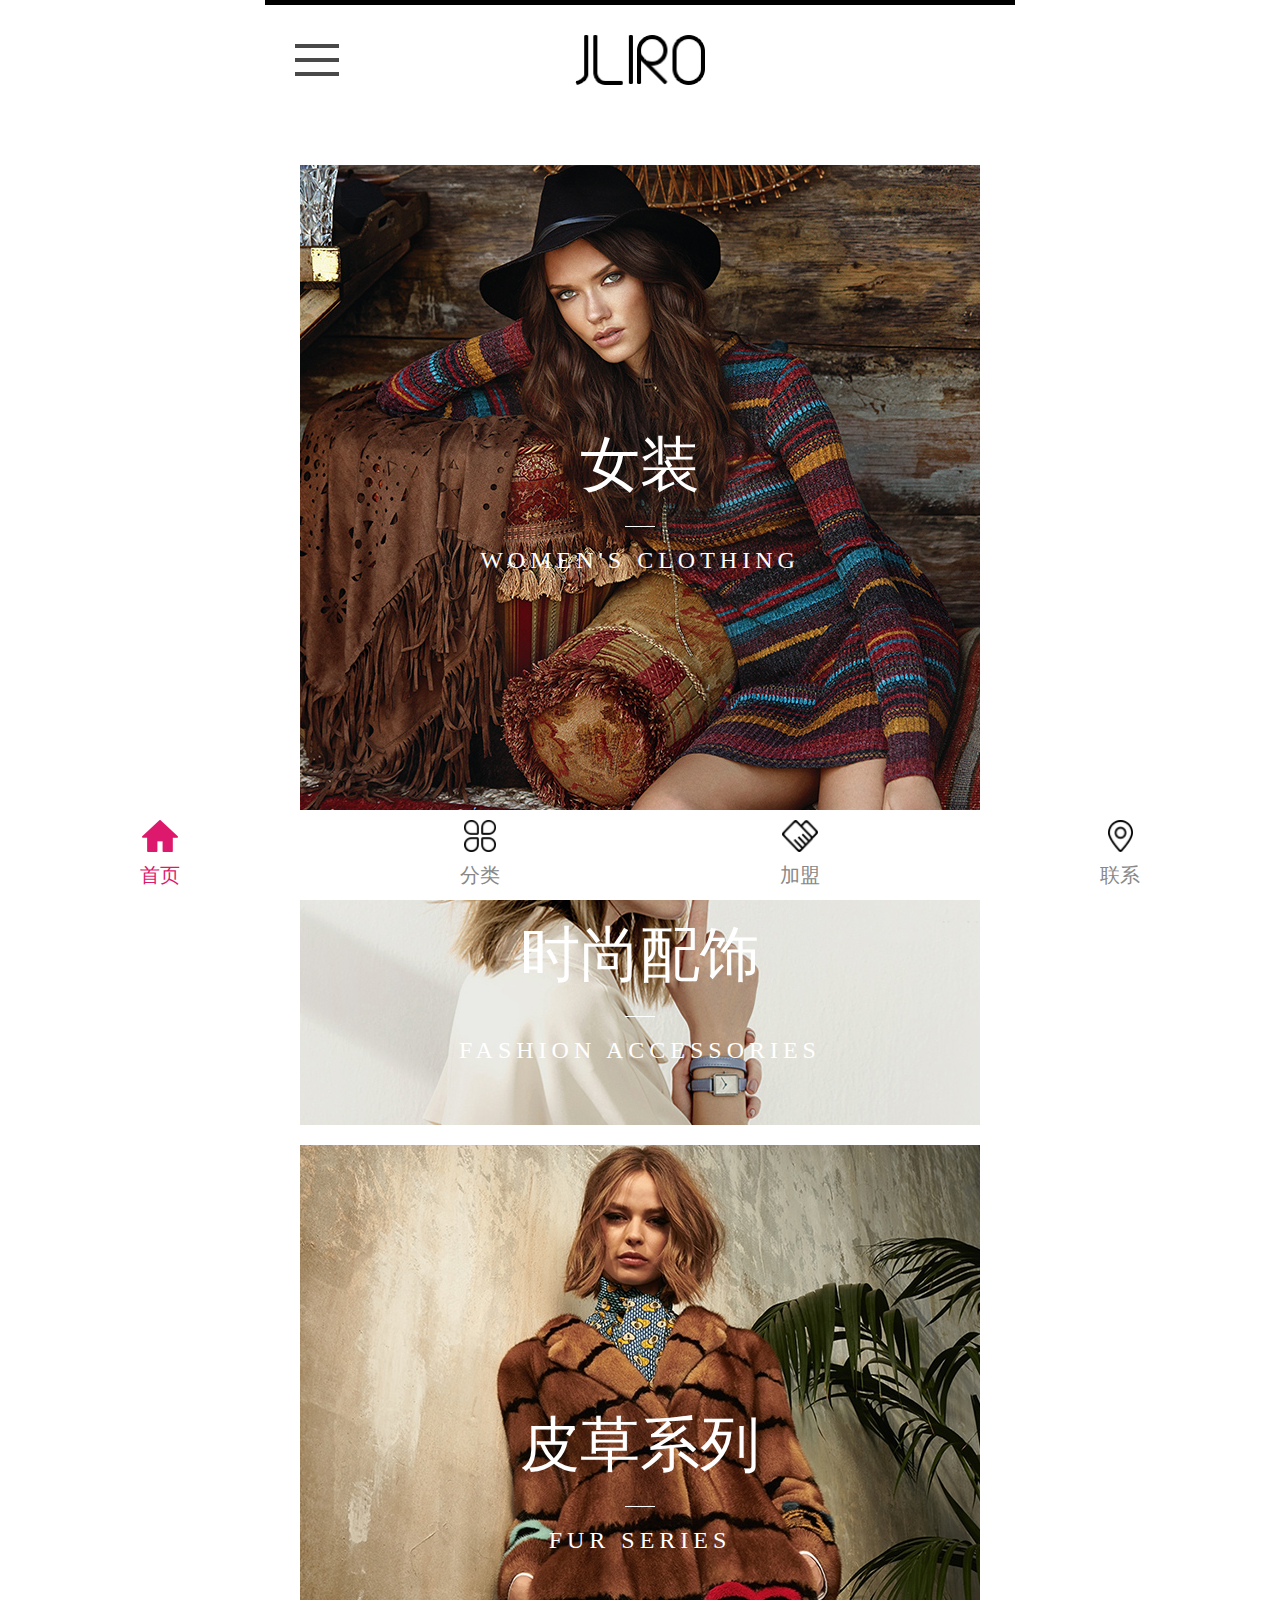
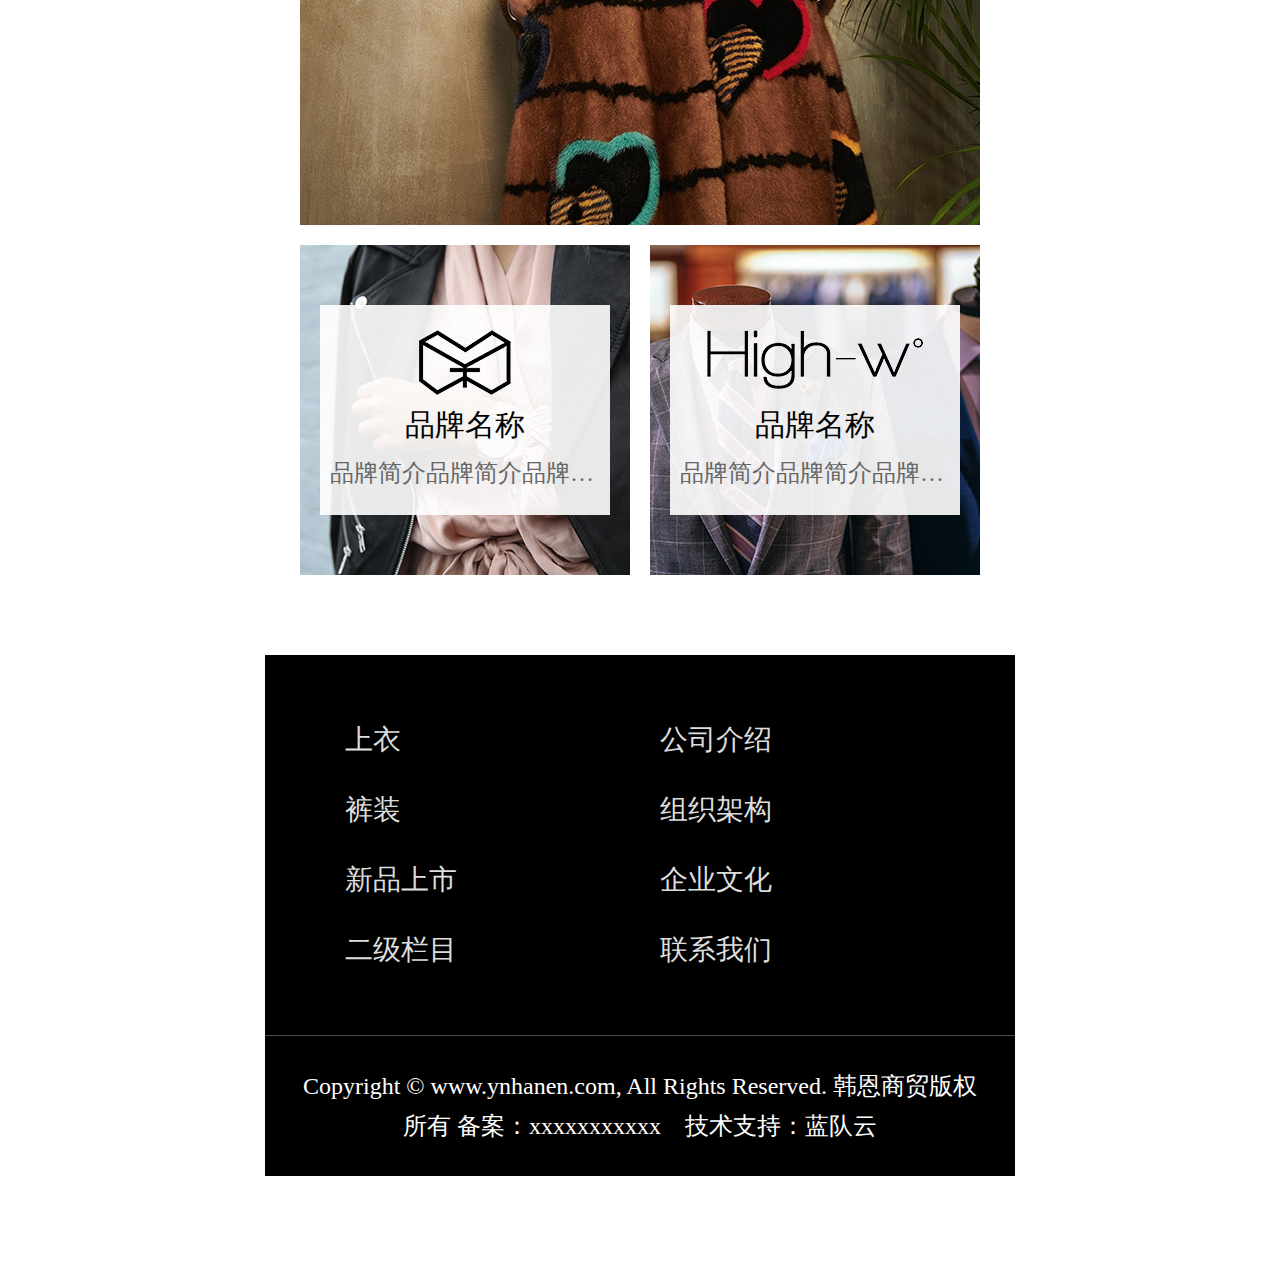
==== widget/index.html @ 318277ff "commit object" ====
<!doctype html>
<html>
<head>
<meta charset="utf-8">
<meta name="renderer" content="webkit" />
<meta name="viewport" content="width=device-width, initial-scale=1.0, maximum-scale=1.0, user-scalable=0" />
<title>韩恩服装</title>
<meta name="description" content="韩恩服装" />
<meta name="keywords" content="韩恩服装" />
<link href="css/style.css" type="text/css" rel="stylesheet">
<link href="css/swiper.min.css" type="text/css" rel="stylesheet">
<script type="text/javascript" src="js/jquery.js"></script>
<script type="text/javascript" src="js/swiper.jquery.min.js"></script>
<script type="text/javascript" src="js/public.js"></script>
</head>
<body>

<!--头部-->
<h1 class="index-head"><span class="open"></span><img src="images/logo.png" alt=""></h1>

<!--导航-->
<div class="navmenu">
   <ul>
      <li><a href="about.html" class="item1">关于我们</a></li>
      <li><a href="news-list.html" class="item2">新闻动态</a></li>
      <li><a href="product.html" class="item3">产品展示</a></li>
      <li><a href="join.html" class="item4">加盟中心</a></li>
      <li><a href="service.html" class="item5">服务中心</a></li>
      <li><a href="contact.html" class="item6">联系我们</a></li>
   </ul>
</div>

<!--栏目分类-->
<ul class="index-cloumn">
   <li class="item1">
      <a href="product-list.html">
         <img src="images/img1.jpg" alt="">
         <p><em>女装</em><span>WOMEN'S CLOTHING</span></p>
      </a>
   </li> 
   <li class="item2">
      <a href="product-list.html">
         <img src="images/img2.jpg" alt="">
         <p><em>时尚配饰</em><span>FASHION ACCESSORIES</span></p>
      </a>
   </li> 
   <li class="item3">
      <a href="product-list.html">
         <img src="images/img3.jpg" alt="">
         <p><em>皮草系列</em><span>FUR SERIES</span></p>
      </a>
   </li> 
</ul>

<!--品牌分类-->
<ul class="index-brand">
   <li>
      <img src="images/brand-img1.jpg" class="img" alt="">
      <a href="">
         <span><img src="images/ico/brand-ico1.png"></span>
         <em>品牌名称</em>
         <p>品牌简介品牌简介品牌简介品牌简介品牌简介</p>
      </a>
   </li>
   <li>
      <img src="images/brand-img2.jpg" class="img" alt="">
      <a href="">
         <span><img src="images/ico/brand-ico2.png"></span>
         <em>品牌名称</em>
         <p>品牌简介品牌简介品牌简介品牌简介品牌简介</p>
      </a>
   </li>
</ul>

<!--底部菜单-->
<div class="foot-menu">
   <p>
      <a href="">上衣</a>
      <a href="">裤装</a>
      <a href="">新品上市</a>
      <a href="">二级栏目</a>
   </p>
   <p>
      <a href="">公司介绍</a>
      <a href="">组织架构</a>
      <a href="">企业文化</a>
      <a href="">联系我们</a>
   </p>
</div>

<!--底部版权-->
<div class="copyright">Copyright © www.ynhanen.com, All Rights Reserved.  
韩恩商贸版权所有   备案：xxxxxxxxxxx&nbsp;&nbsp;&nbsp;&nbsp;<a href="http://www.landui.com/" target="_blank">技术支持：蓝队云</a></div>

<!--固定底部-->
<div class="line"></div>
<div class="footer">
   <li class="active"><a href="index.html" class="item1">首页</a></li>
   <li><a href="product.html" class="item2">分类</a></li>
   <li><a href="join.html" class="item3">加盟</a></li>
   <li><a href="contact.html" class="item4">联系</a></li>
</div>

<!--返回顶部-->
<div class="back-top"></div>

</body>
</html>
---- widget/css/style.css ----
* {margin: 0;padding: 0;-webkit-box-sizing: border-box; box-sizing: border-box;}
body{padding:0; margin:0 auto;min-width: 320px; max-width: 750px; background:#fff; font-size: 0.24rem;color:#000;}
a{ color: #000; }
a:hover{ color: #00b386; }
a,a:hover{ text-decoration:none !important;}
a:focus{outline:none;text-decoration:none !important;}
p,h1,h2,h3,h4,h5,ul,dl,dd{ font-weight: normal; margin:0; padding:0;}
li{ list-style-type:none;}
h1,h2,h3,h4,h5{ font-weight:normal;}
img {border-top-width: 0px;border-right-width: 0px;border-bottom-width: 0px;border-left-width: 0px;border-top-style: none;border-right-style: none;border-bottom-style: none;border-left-style: none; max-width: 100%;}
input,textarea,button{outline:none !important;border: 0;}
textarea{resize:none} 
em{ font-style: normal; }
a,button,input,textarea{-webkit-tap-highlight-color: rgba(0,0,0,0);}
input[type="button"], input[type="submit"], input[type="reset"] {-webkit-appearance: none;}
.scrollstyle{height: 100%;overflow: hidden;position: relative;}

/*头部*/
.index-head{ height:1.15rem; text-align: center; position: relative; padding: 0.3rem 0.8rem; border-top: 0.05rem solid #000; overflow: hidden;}
.index-head img{ display:inline-block;height: 0.5rem; max-width: 100%; margin: 0 auto;}
.index-head span{ width: 0.45rem; height: 0.4rem; position: absolute; left: 0.3rem; top: 0.35rem;}
.index-head .open{ background: url(../images/ico/menu.png) left center no-repeat; background-size: 0.44rem 0.32rem;}
.index-head .close{ background: url(../images/ico/close.png) left center no-repeat; background-size: 0.35rem 0.36rem;}
.index-head .back{width: 0.45rem; height: 0.4rem; position: absolute; left: 0.3rem; top: 0.35rem; background: url(../images/ico/back.png) left center no-repeat; background-size: 0.21rem 0.4rem;}


/*导航*/
.navmenu{ display: none; background: #fff;position: fixed; left: 0; top: 1.1rem; right: 0; bottom: 0; z-index: 11;}
.navmenu ul{ padding:0.55rem 0.45rem 0; overflow: hidden;}
.navmenu li{ height: 0.7rem; font-size: 0.48rem; margin: 0 0 0.8rem;}
.navmenu li a{ display: block; line-height: 0.7rem;}
.navmenu li a:before{ content: ""; width: 0.57rem; height: 0.7rem; display: inline-block; margin-right: 0.3rem; vertical-align: text-top; }
.navmenu li .item1:before{ background: url(../images/ico/menu1.png) center no-repeat; background-size:0.57rem 0.46rem;}
.navmenu li .item2:before{ background: url(../images/ico/menu2.png) center no-repeat; background-size:0.46rem 0.48rem;}
.navmenu li .item3:before{ background: url(../images/ico/menu3.png) center no-repeat; background-size:0.48rem 0.48rem;}
.navmenu li .item4:before{ background: url(../images/ico/menu4.png) center no-repeat; background-size:0.55rem 0.48rem;}
.navmenu li .item5:before{ background: url(../images/ico/menu5.png) center no-repeat; background-size:0.52rem 0.48rem;}
.navmenu li .item6:before{ background: url(../images/ico/menu6.png) center no-repeat; background-size:0.47rem 0.49rem;}

/*栏目分类*/
.index-cloumn{ background: #fff; margin: 0.5rem 0.35rem 0; overflow: hidden;}
.index-cloumn li{ margin-bottom: 0.2rem; overflow: hidden;}
.index-cloumn li a{ display: block; color: #fff; position: relative;}
.index-cloumn li p{ text-align: center; width: 6rem; height:1.6rem; margin: -0.8rem 0 0 -3rem; position: absolute; left: 50%; top: 50%;}
.index-cloumn li em{ display: block; font-size: 0.6rem;overflow: hidden;white-space: nowrap;text-overflow: ellipsis; }
.index-cloumn li em:after{ content: ""; display: block; margin:0.2rem auto; height: 1px; width:0.3rem; background: #fff;}
.index-cloumn li span{ display: block;letter-spacing: 5px;font-family: "Helvetica Neue LT Pro";overflow: hidden;white-space: nowrap;text-overflow: ellipsis;}
.index-cloumn .item1 img{ display: block; width: 6.8rem; height: 6.8rem;}
.index-cloumn .item2 img{ display: block; width: 6.8rem; height: 2.6rem;}
.index-cloumn .item3 img{ display: block; width: 6.8rem; height: 6.8rem;}

/*品牌分类*/
.index-brand{padding:0 0.25rem 0.8rem; overflow: hidden;}
.index-brand li{ float: left; width: 3.3rem; text-align: center; position: relative; margin: 0 0.1rem; overflow: hidden;}
.index-brand li .img{ display: block; width: 3.3rem; height: 3.3rem;}
.index-brand li a{ padding: 0 0.1rem; background: rgba(255,255,255,.9); position: absolute; left: 0.2rem; top: 0.6rem; bottom: 0.6rem; right: 0.2rem;}
.index-brand li span{ display: block; margin:0.25rem auto 0.1rem; width: 2.2rem; height: 0.65rem; }
.index-brand li span img{ display: block; max-height: 0.65rem; margin: 0 auto;}
.index-brand li em{ display: block; font-size: 0.3rem;overflow: hidden;white-space: nowrap;text-overflow: ellipsis; }
.index-brand li p{ line-height: 0.55rem; color: #666666;overflow: hidden;white-space: nowrap;text-overflow: ellipsis;  }

/*底部菜单*/
.foot-menu{ background: #000000; padding: 0.5rem 0 0.5rem 0.8rem; overflow: hidden;}
.foot-menu p{ width: 45%; float: left; margin-right: 2%; overflow: hidden; }
.foot-menu p a{ display: block; line-height: 0.7rem; color: #fff; font-size: 0.28rem; color: #dddddd;overflow: hidden;white-space: nowrap;text-overflow: ellipsis; }

/*底部*/
.line{ height: 1px; padding-bottom:1rem; overflow: hidden;}
.back-top{ visibility: hidden; position: fixed; right: 0.25rem; bottom:1.15rem; width:0.88rem; height:0.88rem; background: url(../images/ico/back-top.png) center no-repeat; background-size: contain;}
.copyright{ background: #000000; line-height: 0.4rem; text-align: center; color: #fff; padding: 0.3rem; border-top: 1px solid #4d4d4d;}
.copyright a{ color: #fff; display: inline-block;}
.footer{ background: #fff; height: 0.9rem; position: fixed; left: 0; right: 0; bottom: 0; z-index: 111;}
.footer li{ width: 25%; padding:0.10rem 0 0; float: left; text-align: center; font-size: 0.2rem;}
.footer li a{ display: block; color: #888888;}
.footer li a:before{ content: ""; width: 0.37rem; height: 0.32rem; display: block; margin: 0 auto 0.1rem;}
.footer li .item1:before{ background: url(../images/ico/foot-menu1.png) center no-repeat; background-size: contain;}
.footer li .item2:before{ background: url(../images/ico/foot-menu2.png) center no-repeat; background-size: contain;}
.footer li .item3:before{ background: url(../images/ico/foot-menu3.png) center no-repeat; background-size: contain;}
.footer li .item4:before{ background: url(../images/ico/foot-menu4.png) center no-repeat; background-size: contain;}
.footer .active a{ color: #dd196d;}
.footer .active .item1:before{ background: url(../images/ico/foot-menu1-a.png) center no-repeat; background-size: contain;}
.footer .active .item2:before{ background: url(../images/ico/foot-menu2-a.png) center no-repeat; background-size: contain;}
.footer .active .item3:before{ background: url(../images/ico/foot-menu3-a.png) center no-repeat; background-size: contain;}
.footer .active .item4:before{ background: url(../images/ico/foot-menu4-a.png) center no-repeat; background-size: contain;}

/*=========================首页结束、内页开始==========================*/

/*banner*/
.page-banner{ overflow: hidden; }
.page-banner img{ display: block; height: 3.2rem; margin: 0 auto;}

.page-title{padding: 0.3rem 0.3rem 0; font-size: 0.48rem;}
.page-title:after{ content: ""; display: block; height: 2px; width: 0.5rem; background: #000; margin: 0.4rem 0;}

/*关于我们*/
.about-text{ padding: 0 0.3rem; font-size: 0.26rem; text-align: justify; line-height: 0.5rem;}
.about-text img{ display: block; margin: 0 auto;}
.page-aboutIntroduce .main{ margin: 0.3rem 0 0.5rem; min-height: 3.7rem; padding: 2.45rem 0.35rem 0; background: url(../images/about-bg.jpg) center top no-repeat; background-size: contain;}
.page-aboutIntroduce .info{text-align: justify; font-size: 0.26rem; line-height: 0.5rem; padding: 0.25rem 0.25rem 0.5rem; background: rgba(242,242,245,.8);}
.page-aboutCulture ul{ margin:0.9rem 0.3rem 0; overflow: hidden; }
.page-aboutCulture ul li{ margin: 0 0 0.5rem; overflow: hidden; }
.page-aboutCulture ul h5{ font-size:0.26rem; font-weight: bold; margin: 0 0 10px;}
.page-aboutCulture ul p{font-size: 0.26rem; line-height: 0.5rem;}
.page-aboutHostory .slogn{text-align: center; margin: 0.7rem 0; height:2.6rem;background: url(../images/about-tip.jpg) center top no-repeat; background-size: contain; overflow: hidden;}
.page-aboutHostory .slogn li{ display: inline-block; text-align: center; width:32.65%;color: #fff;}
.page-aboutHostory .slogn li:after{ content: ""; width: 1px; height:0.5rem;float: right; margin: 1rem 0 0;background:#fff;}
.page-aboutHostory .slogn li:last-child:after{ background: transparent; }
.page-aboutHostory .slogn p{ display: inline-block; margin: 0.7rem 0 0;}
.page-aboutHostory .slogn span{ display: block;}
.page-aboutHostory .slogn em{ font-size:0.6rem; font-family:"Helvetica Neue LT Pro";}
.page-aboutHostory .hostory{ padding: 0 0.3rem 0.3rem; overflow: hidden; }
.page-aboutHostory .hostory li{ position: relative; font-size: 0.2rem; padding:0 0 0.2rem 1.8rem; line-height:0.35rem; color: #666666; min-height:0.35rem; overflow: hidden; }
.page-aboutHostory .hostory span{ height:0.25rem; width:1.8rem; font-size: 0.24rem; font-family:"Helvetica Neue LT Pro"; color: #000; position: absolute; left: 0; top: 0;}
.page-aboutHostory .hostory span:after{content: ""; display: inline-block; margin-left:0.15rem; vertical-align: middle; height: 1px; width:0.4rem; background: #dddddd;}

/*新闻资讯*/
.news-stype{ height: 1rem; background: #f2f2f5; overflow: hidden;}
.news-stype li{font-size: 0.32rem; padding: 0.15rem 0 0; text-align: center; }
.news-stype a{ display: inline-block;; height: 0.65rem; line-height:0.65rem; border-bottom:0.05rem solid #f2f2f5; }
.news-stype .active a{ color: #dd196d; border-bottom: 0.05rem solid #dd196d;}
.page-newsList{ padding: 0.35rem; overflow: hidden; }
.page-newsList dl{ margin: 0 0 0.4rem;overflow: hidden;}
.page-newsList dt{ width:6.8rem; height:4.25rem; padding:4px; border:1px solid #eeeeee;}
.page-newsList dt a{ display: block; width:6.6rem; height:4.05rem;border: 1px solid #dddddd;}
.page-newsList dt img{ display: block; width:6.3rem; height:3.75rem; margin:0.15rem auto 0;}
.page-newsList dd{ padding:0.4rem 0 0; overflow: hidden; }
.page-newsList dd span{ display: block; font-size:0.36rem; font-family:"Helvetica Neue LT Pro";}
.page-newsList dd h4 a{ display: block; margin: 0.1rem 0; font-size: 0.3rem; overflow: hidden;white-space: nowrap;text-overflow: ellipsis;  }
.page-newsList dd p a{ display: block;color: #666666; line-height:0.35rem;word-break: break-all; overflow: hidden;}
.page-newsList dd .more{ float: right; color: #dd196d; margin: 0.15rem 0 0; width:1.3rem; height:0.3rem; line-height:0.3rem; text-align: center;font-family:"Helvetica Neue LT Pro";}
.page-newsList dd .more:after{ content: ""; display: block; margin: -0.15rem 0 0; width:1.3rem; height: 1px; background: #dd196d;}
.page-newsShow{ padding: 0.35rem; overflow: hidden; }
.page-newsShow .title{ text-align: center; overflow: hidden; }
.page-newsShow .title h3{ font-size: 0.3rem; margin: 0 0 0.2rem; font-weight: bold; }
.page-newsShow .title span{ font-size: 0.2rem; }
.page-newsShow .info{ padding: 0.3rem 0; font-size: 0.26rem; color: #666; line-height: 0.5rem;}
.page-newsShow .info img{ display: block; margin: 0 auto;}

/*产品*/
.product-stype{ padding:0.6rem 0; background: #f2f2f5; overflow: hidden; }
.product-stype a{ float: left; width: 33.33%; text-align: center; font-size: 0.3rem;}
.product-stype a:before{ content: ""; width: 1.1rem; height: 1.1rem; display: block; margin: 0 auto 0.15rem;}
.product-stype .item1:before{ background: url(../images/ico/product-stype1.png) center no-repeat; background-size: contain; }
.product-stype .item2:before{ background: url(../images/ico/product-stype2.png) center no-repeat; background-size: contain; }
.product-stype .item3:before{ background: url(../images/ico/product-stype3.png) center no-repeat; background-size: contain; }
.product-stypeList{ position: relative; }
.product-stypeList dl{ height: 1rem; position: relative; padding-right: 1rem;background: #f2f2f5; overflow: hidden;}
.product-stypeList dt{ width: 1rem; height: 1rem; position: absolute; right: 0; top: 0; background: url(../images/ico/more.jpg) center no-repeat; background-size: contain;}
.product-stypeList dd{ padding:0.15rem 0 0 0.35rem; height: 0.85rem; overflow: hidden;}
.product-stypeList dd span{ float: left; line-height:0.65rem; border-bottom:0.05rem solid #f2f2f5; margin-right: 0.35rem; font-size: 0.32rem;}
.product-stypeList dd .active{ color: #dd196d; border-bottom: 0.05rem solid #dd196d;}
.product-stypeList ul{ display: none; background: #f2f2f5; font-size: 0.26rem; padding: 0.3rem; position: absolute; left: 0; top: 1rem; right: 0;}
.product-stypeList ul li{ float: left; background: #fff; line-height: 0.7rem; padding: 0 0.2rem; width: 3.35rem; margin: 0 0.05rem 0.1rem;overflow: hidden;white-space: nowrap;text-overflow: ellipsis; }
.page-product{ padding: 0.8rem 0; overflow: hidden; }
.page-product h2{ text-align: center; font-size:0.48rem;}
.page-product h2:after{ content: ""; width: 0.4rem; height: 0.05rem; display: block;background: #000; margin: 0.2rem auto 0.5rem;}
.page-product dl{ text-align: center;overflow: hidden;}
.page-product dl a{ display: block;}
.page-product dl h4{ font-size: 0.24rem; margin: 0.2rem 0 0.05rem;overflow: hidden;white-space: nowrap;text-overflow: ellipsis; }
.page-product dl span{ display: block; font-size: 0.3rem; font-weight: bold; overflow: hidden;white-space: nowrap;text-overflow: ellipsis;  }
.page-product dt{ padding: 0 0.35rem; overflow: hidden;}
.page-product dt img{ display: block; width: 6.8rem; height: 6.8rem;}
.page-product dd { padding:0.5rem 0.25rem; overflow: hidden;}
.page-product dd a{ float: left; width: 3.3rem; margin: 0 0.1rem;}
.page-product dd img{  display: block; width: 3.3rem; height: 3.3rem;}
.page-productHead{ padding: 0.5rem 0 0.2rem; margin: 0 0.35rem; border-bottom: 1px solid #ddd; overflow: hidden; }
.page-productHead img{ display: block; margin: 0 auto;}
.page-productHead h4{ font-size: 0.34rem; margin: 0.4rem 0 0.1rem;overflow: hidden;white-space: nowrap;text-overflow: ellipsis; }
.page-productHead span{ display: block; font-size: 0.34rem; font-weight: bold; overflow: hidden;white-space: nowrap;text-overflow: ellipsis;  }
.page-productInfo{ padding: 0.35rem; overflow: hidden;}
.page-productInfo .code{ font-size: 0.26rem; margin: 0 0 0.2rem; overflow: hidden;white-space: nowrap;text-overflow: ellipsis;  }
.page-productInfo .title{ display: block; line-height: 0.5rem; color: #666666;}
.page-productInfo .text{ color: #666666; line-height: 0.5rem;}
.page-productInfo .text img{ display: block; margin: 0 auto;}

/*加盟中心*/
.join-title{ padding: 0 0.3rem; font-size:0.34rem; overflow: hidden;}
.join-title span{ margin-left:0.3rem; font-family:"Helvetica Neue LT Pro";}
.page-joinBenefit ul{ padding:0.1rem 0.3rem 0.8rem; overflow: hidden;}
.page-joinBenefit ul li{line-height:0.5rem; color: #666666;}
.page-joinAdvantage ul{padding:0.3rem; overflow: hidden; }
.page-joinAdvantage ul li{ margin: 0 0 0.3rem; overflow: hidden;}
.page-joinAdvantage ul em{ display: block; margin: 0.1rem 0 0.3rem; width:0.75rem; height:0.4rem; line-height:0.4rem; text-align: right; font-size:0.36rem; font-family:"Helvetica Neue LT Pro";}
.page-joinAdvantage ul em:after{ content: ""; display: block; margin: -0.18rem 0 0; width:0.7rem; height: 1px; background: #000; }
.page-joinAdvantage ul p{ position: relative; height:3.3rem; overflow: hidden; }
.page-joinAdvantage ul p img{ display: block; width: 100%; height: 3.3rem; }
.page-joinAdvantage ul span{position: absolute; left:0.1rem; bottom: 0.1rem; padding: 0 0.1rem; max-width:6.55rem; background: #fff; height:0.6rem; line-height:0.6rem;overflow: hidden;white-space: nowrap;text-overflow: ellipsis; }

/*服务中心*/
.page-service{ padding: 0 0.35rem; overflow: hidden; }
.page-service .text{font-size: 0.26rem; text-align: justify; line-height: 0.5rem;}
.page-service .text img{ display: block; margin: 0 auto;}
.page-service ul{ padding: 0.3rem 0 0; overflow: hidden; }
.page-service ul li{ height: 2.1rem; margin: 0 0 0.6rem;}
.page-service ul img{ display: block; height: 2.1rem; margin: 0 auto; }

/*联系我们*/
.page-contact{ padding: 0.35rem; overflow: hidden;}
.page-contact .tel{ background: #f2f2f5; font-size: 0.3rem; position: relative; min-height:1.2rem; padding: 0.2rem 0.45rem 0.15rem 1.3rem; overflow: hidden;}
.page-contact .tel p{ color: #dd196d;}
.page-contact .tel:before{ content: "";width: 0.9rem; height: 0.9rem; position: absolute; left: 0.2rem; top: 0.15rem; background: url(../images/ico/tel.png) center no-repeat; background-size: contain;}
.page-contact .tel:after{ content: ""; width: 0.17rem; height: 0.9rem; position: absolute; right: 0.2rem; top: 0.15rem; background: url(../images/ico/ico.png) center no-repeat; background-size: contain;}
.page-contact .map{ margin: 0.4rem 0; overflow: hidden; }
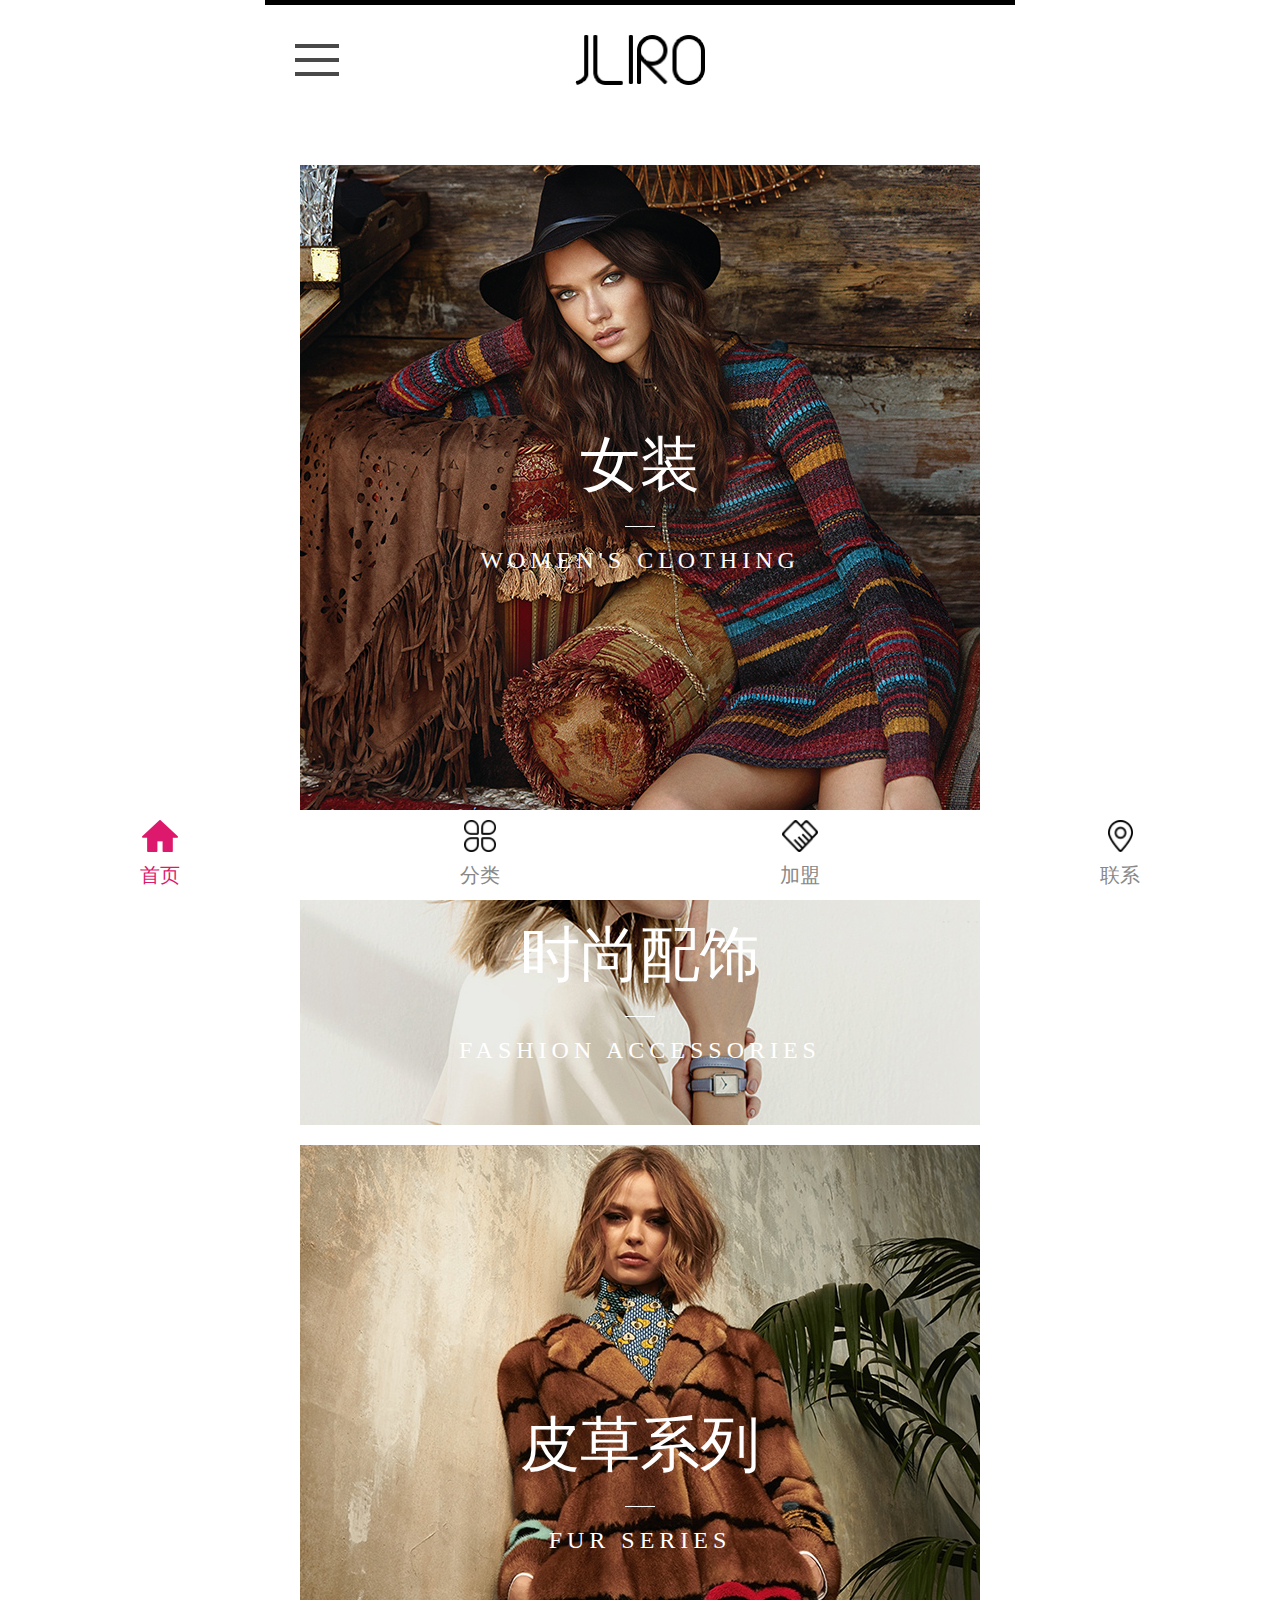
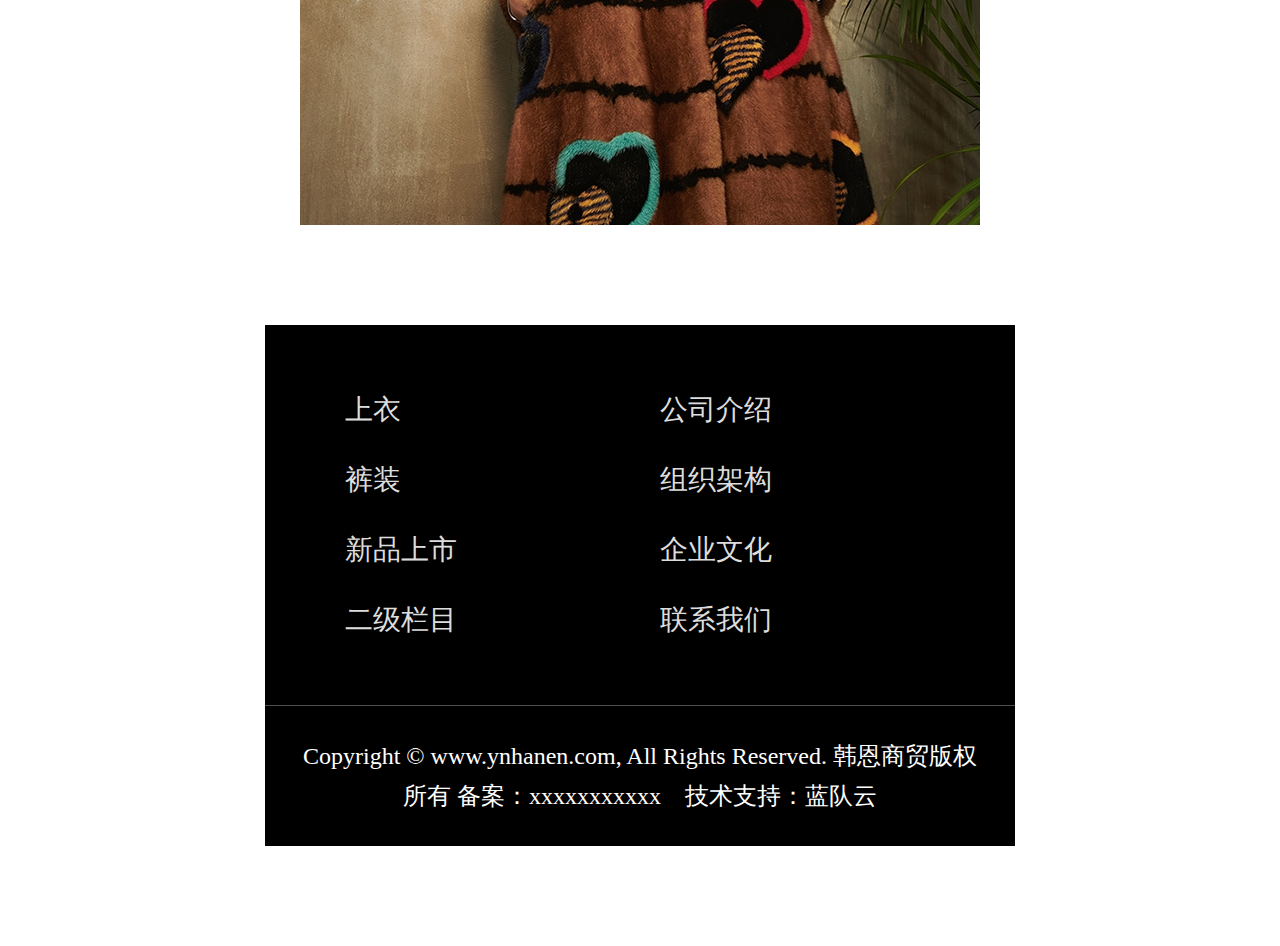
==== commit 7152331b: "commit object005" ====
--- a/widget/index.html
+++ b/widget/index.html
@@ -1,17 +1,17 @@
 <!doctype html>
 <html>
 <head>
-<meta charset="utf-8">
-<meta name="renderer" content="webkit" />
-<meta name="viewport" content="width=device-width, initial-scale=1.0, maximum-scale=1.0, user-scalable=0" />
-<title>韩恩服装</title>
-<meta name="description" content="韩恩服装" />
-<meta name="keywords" content="韩恩服装" />
-<link href="css/style.css" type="text/css" rel="stylesheet">
-<link href="css/swiper.min.css" type="text/css" rel="stylesheet">
-<script type="text/javascript" src="js/jquery.js"></script>
-<script type="text/javascript" src="js/swiper.jquery.min.js"></script>
-<script type="text/javascript" src="js/public.js"></script>
+    <meta charset="utf-8">
+    <meta name="renderer" content="webkit"/>
+    <meta name="viewport" content="width=device-width, initial-scale=1.0, maximum-scale=1.0, user-scalable=0"/>
+    <title>韩恩服装</title>
+    <meta name="description" content="韩恩服装"/>
+    <meta name="keywords" content="韩恩服装"/>
+    <link href="css/style.css" type="text/css" rel="stylesheet">
+    <link href="css/swiper.min.css" type="text/css" rel="stylesheet">
+    <script type="text/javascript" src="js/jquery.js"></script>
+    <script type="text/javascript" src="js/swiper.jquery.min.js"></script>
+    <script type="text/javascript" src="js/public.js"></script>
 </head>
 <body>
 
@@ -20,89 +20,90 @@
 
 <!--导航-->
 <div class="navmenu">
-   <ul>
-      <li><a href="about.html" class="item1">关于我们</a></li>
-      <li><a href="news-list.html" class="item2">新闻动态</a></li>
-      <li><a href="product.html" class="item3">产品展示</a></li>
-      <li><a href="join.html" class="item4">加盟中心</a></li>
-      <li><a href="service.html" class="item5">服务中心</a></li>
-      <li><a href="contact.html" class="item6">联系我们</a></li>
-   </ul>
+    <ul>
+        <li><a href="about.html" class="item1">关于我们</a></li>
+        <li><a href="news-list.html" class="item2">新闻动态</a></li>
+        <li><a href="product.html" class="item3">产品展示</a></li>
+        <li><a href="join.html" class="item4">加盟中心</a></li>
+        <li><a href="service.html" class="item5">服务中心</a></li>
+        <li><a href="contact.html" class="item6">联系我们</a></li>
+    </ul>
 </div>
 
 <!--栏目分类-->
 <ul class="index-cloumn">
-   <li class="item1">
-      <a href="product-list.html">
-         <img src="images/img1.jpg" alt="">
-         <p><em>女装</em><span>WOMEN'S CLOTHING</span></p>
-      </a>
-   </li> 
-   <li class="item2">
-      <a href="product-list.html">
-         <img src="images/img2.jpg" alt="">
-         <p><em>时尚配饰</em><span>FASHION ACCESSORIES</span></p>
-      </a>
-   </li> 
-   <li class="item3">
-      <a href="product-list.html">
-         <img src="images/img3.jpg" alt="">
-         <p><em>皮草系列</em><span>FUR SERIES</span></p>
-      </a>
-   </li> 
+    <li class="item1">
+        <a href="product-list.html">
+            <img src="images/img1.jpg" alt="">
+            <p><em>女装</em><span>WOMEN'S CLOTHING</span></p>
+        </a>
+    </li>
+    <li class="item2">
+        <a href="product-list.html">
+            <img src="images/img2.jpg" alt="">
+            <p><em>时尚配饰</em><span>FASHION ACCESSORIES</span></p>
+        </a>
+    </li>
+    <li class="item3">
+        <a href="product-list.html">
+            <img src="images/img3.jpg" alt="">
+            <p><em>皮草系列</em><span>FUR SERIES</span></p>
+        </a>
+    </li>
 </ul>
 
 <!--品牌分类-->
 <ul class="index-brand">
-   <li>
-      <img src="images/brand-img1.jpg" class="img" alt="">
-      <a href="">
-         <span><img src="images/ico/brand-ico1.png"></span>
-         <em>品牌名称</em>
-         <p>品牌简介品牌简介品牌简介品牌简介品牌简介</p>
-      </a>
-   </li>
-   <li>
-      <img src="images/brand-img2.jpg" class="img" alt="">
-      <a href="">
-         <span><img src="images/ico/brand-ico2.png"></span>
-         <em>品牌名称</em>
-         <p>品牌简介品牌简介品牌简介品牌简介品牌简介</p>
-      </a>
-   </li>
+    <!--<li>
+        <img src="images/brand-img1.jpg" class="img" alt="">
+        <a href="">
+            <span><img src="images/ico/brand-ico1.png"></span>
+            <em>品牌名称</em>
+            <p>品牌简介品牌简介品牌简介品牌简介品牌简介</p>
+        </a>
+    </li>
+    <li>
+        <img src="images/brand-img2.jpg" class="img" alt="">
+        <a href="">
+            <span><img src="images/ico/brand-ico2.png"></span>
+            <em>品牌名称</em>
+            <p>品牌简介品牌简介品牌简介品牌简介品牌简介</p>
+        </a>
+    </li>-->
 </ul>
 
 <!--底部菜单-->
 <div class="foot-menu">
-   <p>
-      <a href="">上衣</a>
-      <a href="">裤装</a>
-      <a href="">新品上市</a>
-      <a href="">二级栏目</a>
-   </p>
-   <p>
-      <a href="">公司介绍</a>
-      <a href="">组织架构</a>
-      <a href="">企业文化</a>
-      <a href="">联系我们</a>
-   </p>
+    <p>
+        <a href="">上衣</a>
+        <a href="">裤装</a>
+        <a href="">新品上市</a>
+        <a href="">二级栏目</a>
+    </p>
+    <p>
+        <a href="about.html">公司介绍</a>
+        <a href="">组织架构</a>
+        <a href="about.html#page-aboutCulture">企业文化</a>
+        <a href="contact.html">联系我们</a>
+    </p>
 </div>
 
 <!--底部版权-->
-<div class="copyright">Copyright © www.ynhanen.com, All Rights Reserved.  
-韩恩商贸版权所有   备案：xxxxxxxxxxx&nbsp;&nbsp;&nbsp;&nbsp;<a href="http://www.landui.com/" target="_blank">技术支持：蓝队云</a></div>
+<div class="copyright">Copyright © www.ynhanen.com, All Rights Reserved.
+    韩恩商贸版权所有 备案：xxxxxxxxxxx&nbsp;&nbsp;&nbsp;&nbsp;<a href="http://www.landui.com/" target="_blank">技术支持：蓝队云</a></div>
 
 <!--固定底部-->
 <div class="line"></div>
 <div class="footer">
-   <li class="active"><a href="index.html" class="item1">首页</a></li>
-   <li><a href="product.html" class="item2">分类</a></li>
-   <li><a href="join.html" class="item3">加盟</a></li>
-   <li><a href="contact.html" class="item4">联系</a></li>
+    <li class="active"><a href="index.html" class="item1">首页</a></li>
+    <li><a href="product.html" class="item2">分类</a></li>
+    <li><a href="join.html" class="item3">加盟</a></li>
+    <li><a href="contact.html" class="item4">联系</a></li>
 </div>
 
 <!--返回顶部-->
 <div class="back-top"></div>
 
 </body>
+<script type="text/javascript" src="js/request.js"></script>
 </html>
--- a/widget/css/style.css
+++ b/widget/css/style.css
@@ -1,203 +1,1155 @@
-* {margin: 0;padding: 0;-webkit-box-sizing: border-box; box-sizing: border-box;}
-body{padding:0; margin:0 auto;min-width: 320px; max-width: 750px; background:#fff; font-size: 0.24rem;color:#000;}
-a{ color: #000; }
-a:hover{ color: #00b386; }
-a,a:hover{ text-decoration:none !important;}
-a:focus{outline:none;text-decoration:none !important;}
-p,h1,h2,h3,h4,h5,ul,dl,dd{ font-weight: normal; margin:0; padding:0;}
-li{ list-style-type:none;}
-h1,h2,h3,h4,h5{ font-weight:normal;}
-img {border-top-width: 0px;border-right-width: 0px;border-bottom-width: 0px;border-left-width: 0px;border-top-style: none;border-right-style: none;border-bottom-style: none;border-left-style: none; max-width: 100%;}
-input,textarea,button{outline:none !important;border: 0;}
-textarea{resize:none} 
-em{ font-style: normal; }
-a,button,input,textarea{-webkit-tap-highlight-color: rgba(0,0,0,0);}
-input[type="button"], input[type="submit"], input[type="reset"] {-webkit-appearance: none;}
-.scrollstyle{height: 100%;overflow: hidden;position: relative;}
+* {
+    margin: 0;
+    padding: 0;
+    -webkit-box-sizing: border-box;
+    box-sizing: border-box;
+}
+
+body {
+    padding: 0;
+    margin: 0 auto;
+    min-width: 320px;
+    max-width: 750px;
+    background: #fff;
+    font-size: 0.24rem;
+    color: #000;
+}
+
+a {
+    color: #000;
+}
+
+a:hover {
+    color: #00b386;
+}
+
+a, a:hover {
+    text-decoration: none !important;
+}
+
+a:focus {
+    outline: none;
+    text-decoration: none !important;
+}
+
+p, h1, h2, h3, h4, h5, ul, dl, dd {
+    font-weight: normal;
+    margin: 0;
+    padding: 0;
+}
+
+li {
+    list-style-type: none;
+}
+
+h1, h2, h3, h4, h5 {
+    font-weight: normal;
+}
+
+img {
+    border-top-width: 0px;
+    border-right-width: 0px;
+    border-bottom-width: 0px;
+    border-left-width: 0px;
+    border-top-style: none;
+    border-right-style: none;
+    border-bottom-style: none;
+    border-left-style: none;
+    max-width: 100%;
+}
+
+input, textarea, button {
+    outline: none !important;
+    border: 0;
+}
+
+textarea {
+    resize: none
+}
+
+em {
+    font-style: normal;
+}
+
+a, button, input, textarea {
+    -webkit-tap-highlight-color: rgba(0, 0, 0, 0);
+}
+
+input[type="button"], input[type="submit"], input[type="reset"] {
+    -webkit-appearance: none;
+}
+
+.scrollstyle {
+    height: 100%;
+    overflow: hidden;
+    position: relative;
+}
 
 /*头部*/
-.index-head{ height:1.15rem; text-align: center; position: relative; padding: 0.3rem 0.8rem; border-top: 0.05rem solid #000; overflow: hidden;}
-.index-head img{ display:inline-block;height: 0.5rem; max-width: 100%; margin: 0 auto;}
-.index-head span{ width: 0.45rem; height: 0.4rem; position: absolute; left: 0.3rem; top: 0.35rem;}
-.index-head .open{ background: url(../images/ico/menu.png) left center no-repeat; background-size: 0.44rem 0.32rem;}
-.index-head .close{ background: url(../images/ico/close.png) left center no-repeat; background-size: 0.35rem 0.36rem;}
-.index-head .back{width: 0.45rem; height: 0.4rem; position: absolute; left: 0.3rem; top: 0.35rem; background: url(../images/ico/back.png) left center no-repeat; background-size: 0.21rem 0.4rem;}
-
+.index-head {
+    height: 1.15rem;
+    text-align: center;
+    position: relative;
+    padding: 0.3rem 0.8rem;
+    border-top: 0.05rem solid #000;
+    overflow: hidden;
+}
+
+.index-head img {
+    display: inline-block;
+    height: 0.5rem;
+    max-width: 100%;
+    margin: 0 auto;
+}
+
+.index-head span {
+    width: 0.45rem;
+    height: 0.4rem;
+    position: absolute;
+    left: 0.3rem;
+    top: 0.35rem;
+}
+
+.index-head .open {
+    background: url(../images/ico/menu.png) left center no-repeat;
+    background-size: 0.44rem 0.32rem;
+}
+
+.index-head .close {
+    background: url(../images/ico/close.png) left center no-repeat;
+    background-size: 0.35rem 0.36rem;
+}
+
+.index-head .back {
+    width: 0.45rem;
+    height: 0.4rem;
+    position: absolute;
+    left: 0.3rem;
+    top: 0.35rem;
+    background: url(../images/ico/back.png) left center no-repeat;
+    background-size: 0.21rem 0.4rem;
+}
 
 /*导航*/
-.navmenu{ display: none; background: #fff;position: fixed; left: 0; top: 1.1rem; right: 0; bottom: 0; z-index: 11;}
-.navmenu ul{ padding:0.55rem 0.45rem 0; overflow: hidden;}
-.navmenu li{ height: 0.7rem; font-size: 0.48rem; margin: 0 0 0.8rem;}
-.navmenu li a{ display: block; line-height: 0.7rem;}
-.navmenu li a:before{ content: ""; width: 0.57rem; height: 0.7rem; display: inline-block; margin-right: 0.3rem; vertical-align: text-top; }
-.navmenu li .item1:before{ background: url(../images/ico/menu1.png) center no-repeat; background-size:0.57rem 0.46rem;}
-.navmenu li .item2:before{ background: url(../images/ico/menu2.png) center no-repeat; background-size:0.46rem 0.48rem;}
-.navmenu li .item3:before{ background: url(../images/ico/menu3.png) center no-repeat; background-size:0.48rem 0.48rem;}
-.navmenu li .item4:before{ background: url(../images/ico/menu4.png) center no-repeat; background-size:0.55rem 0.48rem;}
-.navmenu li .item5:before{ background: url(../images/ico/menu5.png) center no-repeat; background-size:0.52rem 0.48rem;}
-.navmenu li .item6:before{ background: url(../images/ico/menu6.png) center no-repeat; background-size:0.47rem 0.49rem;}
+.navmenu {
+    display: none;
+    background: #fff;
+    position: fixed;
+    left: 0;
+    top: 1.1rem;
+    right: 0;
+    bottom: 0;
+    z-index: 11;
+}
+
+.navmenu ul {
+    padding: 0.55rem 0.45rem 0;
+    overflow: hidden;
+}
+
+.navmenu li {
+    height: 0.7rem;
+    font-size: 0.48rem;
+    margin: 0 0 0.8rem;
+}
+
+.navmenu li a {
+    display: block;
+    line-height: 0.7rem;
+}
+
+.navmenu li a:before {
+    content: "";
+    width: 0.57rem;
+    height: 0.7rem;
+    display: inline-block;
+    margin-right: 0.3rem;
+    vertical-align: text-top;
+}
+
+.navmenu li .item1:before {
+    background: url(../images/ico/menu1.png) center no-repeat;
+    background-size: 0.57rem 0.46rem;
+}
+
+.navmenu li .item2:before {
+    background: url(../images/ico/menu2.png) center no-repeat;
+    background-size: 0.46rem 0.48rem;
+}
+
+.navmenu li .item3:before {
+    background: url(../images/ico/menu3.png) center no-repeat;
+    background-size: 0.48rem 0.48rem;
+}
+
+.navmenu li .item4:before {
+    background: url(../images/ico/menu4.png) center no-repeat;
+    background-size: 0.55rem 0.48rem;
+}
+
+.navmenu li .item5:before {
+    background: url(../images/ico/menu5.png) center no-repeat;
+    background-size: 0.52rem 0.48rem;
+}
+
+.navmenu li .item6:before {
+    background: url(../images/ico/menu6.png) center no-repeat;
+    background-size: 0.47rem 0.49rem;
+}
 
 /*栏目分类*/
-.index-cloumn{ background: #fff; margin: 0.5rem 0.35rem 0; overflow: hidden;}
-.index-cloumn li{ margin-bottom: 0.2rem; overflow: hidden;}
-.index-cloumn li a{ display: block; color: #fff; position: relative;}
-.index-cloumn li p{ text-align: center; width: 6rem; height:1.6rem; margin: -0.8rem 0 0 -3rem; position: absolute; left: 50%; top: 50%;}
-.index-cloumn li em{ display: block; font-size: 0.6rem;overflow: hidden;white-space: nowrap;text-overflow: ellipsis; }
-.index-cloumn li em:after{ content: ""; display: block; margin:0.2rem auto; height: 1px; width:0.3rem; background: #fff;}
-.index-cloumn li span{ display: block;letter-spacing: 5px;font-family: "Helvetica Neue LT Pro";overflow: hidden;white-space: nowrap;text-overflow: ellipsis;}
-.index-cloumn .item1 img{ display: block; width: 6.8rem; height: 6.8rem;}
-.index-cloumn .item2 img{ display: block; width: 6.8rem; height: 2.6rem;}
-.index-cloumn .item3 img{ display: block; width: 6.8rem; height: 6.8rem;}
+.index-cloumn {
+    background: #fff;
+    margin: 0.5rem 0.35rem 0;
+    overflow: hidden;
+}
+
+.index-cloumn li {
+    margin-bottom: 0.2rem;
+    overflow: hidden;
+}
+
+.index-cloumn li a {
+    display: block;
+    color: #fff;
+    position: relative;
+}
+
+.index-cloumn li p {
+    text-align: center;
+    width: 6rem;
+    height: 1.6rem;
+    margin: -0.8rem 0 0 -3rem;
+    position: absolute;
+    left: 50%;
+    top: 50%;
+}
+
+.index-cloumn li em {
+    display: block;
+    font-size: 0.6rem;
+    overflow: hidden;
+    white-space: nowrap;
+    text-overflow: ellipsis;
+}
+
+.index-cloumn li em:after {
+    content: "";
+    display: block;
+    margin: 0.2rem auto;
+    height: 1px;
+    width: 0.3rem;
+    background: #fff;
+}
+
+.index-cloumn li span {
+    display: block;
+    letter-spacing: 5px;
+    font-family: "Helvetica Neue LT Pro";
+    overflow: hidden;
+    white-space: nowrap;
+    text-overflow: ellipsis;
+}
+
+.index-cloumn .item1 img {
+    display: block;
+    width: 6.8rem;
+    height: 6.8rem;
+}
+
+.index-cloumn .item2 img {
+    display: block;
+    width: 6.8rem;
+    height: 2.6rem;
+}
+
+.index-cloumn .item3 img {
+    display: block;
+    width: 6.8rem;
+    height: 6.8rem;
+}
 
 /*品牌分类*/
-.index-brand{padding:0 0.25rem 0.8rem; overflow: hidden;}
-.index-brand li{ float: left; width: 3.3rem; text-align: center; position: relative; margin: 0 0.1rem; overflow: hidden;}
-.index-brand li .img{ display: block; width: 3.3rem; height: 3.3rem;}
-.index-brand li a{ padding: 0 0.1rem; background: rgba(255,255,255,.9); position: absolute; left: 0.2rem; top: 0.6rem; bottom: 0.6rem; right: 0.2rem;}
-.index-brand li span{ display: block; margin:0.25rem auto 0.1rem; width: 2.2rem; height: 0.65rem; }
-.index-brand li span img{ display: block; max-height: 0.65rem; margin: 0 auto;}
-.index-brand li em{ display: block; font-size: 0.3rem;overflow: hidden;white-space: nowrap;text-overflow: ellipsis; }
-.index-brand li p{ line-height: 0.55rem; color: #666666;overflow: hidden;white-space: nowrap;text-overflow: ellipsis;  }
+.index-brand {
+    padding: 0 0.25rem 0.8rem;
+    overflow: hidden;
+}
+
+.index-brand li {
+    float: left;
+    width: 3.3rem;
+    text-align: center;
+    position: relative;
+    margin: 0 0.1rem;
+    overflow: hidden;
+}
+
+.index-brand li .img {
+    display: block;
+    width: 3.3rem;
+    height: 3.3rem;
+}
+
+.index-brand li a {
+    padding: 0 0.1rem;
+    background: rgba(255, 255, 255, .9);
+    position: absolute;
+    left: 0.2rem;
+    top: 0.6rem;
+    bottom: 0.6rem;
+    right: 0.2rem;
+}
+
+.index-brand li span {
+    display: block;
+    margin: 0.25rem auto 0.1rem;
+    width: 2.2rem;
+    height: 0.65rem;
+}
+
+.index-brand li span img {
+    display: block;
+    max-height: 0.65rem;
+    margin: 0 auto;
+}
+
+.index-brand li em {
+    display: block;
+    font-size: 0.3rem;
+    overflow: hidden;
+    white-space: nowrap;
+    text-overflow: ellipsis;
+}
+
+.index-brand li p {
+    line-height: 0.55rem;
+    color: #666666;
+    overflow: hidden;
+    white-space: nowrap;
+    text-overflow: ellipsis;
+}
 
 /*底部菜单*/
-.foot-menu{ background: #000000; padding: 0.5rem 0 0.5rem 0.8rem; overflow: hidden;}
-.foot-menu p{ width: 45%; float: left; margin-right: 2%; overflow: hidden; }
-.foot-menu p a{ display: block; line-height: 0.7rem; color: #fff; font-size: 0.28rem; color: #dddddd;overflow: hidden;white-space: nowrap;text-overflow: ellipsis; }
+.foot-menu {
+    background: #000000;
+    padding: 0.5rem 0 0.5rem 0.8rem;
+    overflow: hidden;
+}
+
+.foot-menu p {
+    width: 45%;
+    float: left;
+    margin-right: 2%;
+    overflow: hidden;
+}
+
+.foot-menu p a {
+    display: block;
+    line-height: 0.7rem;
+    color: #fff;
+    font-size: 0.28rem;
+    color: #dddddd;
+    overflow: hidden;
+    white-space: nowrap;
+    text-overflow: ellipsis;
+}
 
 /*底部*/
-.line{ height: 1px; padding-bottom:1rem; overflow: hidden;}
-.back-top{ visibility: hidden; position: fixed; right: 0.25rem; bottom:1.15rem; width:0.88rem; height:0.88rem; background: url(../images/ico/back-top.png) center no-repeat; background-size: contain;}
-.copyright{ background: #000000; line-height: 0.4rem; text-align: center; color: #fff; padding: 0.3rem; border-top: 1px solid #4d4d4d;}
-.copyright a{ color: #fff; display: inline-block;}
-.footer{ background: #fff; height: 0.9rem; position: fixed; left: 0; right: 0; bottom: 0; z-index: 111;}
-.footer li{ width: 25%; padding:0.10rem 0 0; float: left; text-align: center; font-size: 0.2rem;}
-.footer li a{ display: block; color: #888888;}
-.footer li a:before{ content: ""; width: 0.37rem; height: 0.32rem; display: block; margin: 0 auto 0.1rem;}
-.footer li .item1:before{ background: url(../images/ico/foot-menu1.png) center no-repeat; background-size: contain;}
-.footer li .item2:before{ background: url(../images/ico/foot-menu2.png) center no-repeat; background-size: contain;}
-.footer li .item3:before{ background: url(../images/ico/foot-menu3.png) center no-repeat; background-size: contain;}
-.footer li .item4:before{ background: url(../images/ico/foot-menu4.png) center no-repeat; background-size: contain;}
-.footer .active a{ color: #dd196d;}
-.footer .active .item1:before{ background: url(../images/ico/foot-menu1-a.png) center no-repeat; background-size: contain;}
-.footer .active .item2:before{ background: url(../images/ico/foot-menu2-a.png) center no-repeat; background-size: contain;}
-.footer .active .item3:before{ background: url(../images/ico/foot-menu3-a.png) center no-repeat; background-size: contain;}
-.footer .active .item4:before{ background: url(../images/ico/foot-menu4-a.png) center no-repeat; background-size: contain;}
+.line {
+    height: 1px;
+    padding-bottom: 1rem;
+    overflow: hidden;
+}
+
+.back-top {
+    visibility: hidden;
+    position: fixed;
+    right: 0.25rem;
+    bottom: 1.15rem;
+    width: 0.88rem;
+    height: 0.88rem;
+    background: url(../images/ico/back-top.png) center no-repeat;
+    background-size: contain;
+}
+
+.copyright {
+    background: #000000;
+    line-height: 0.4rem;
+    text-align: center;
+    color: #fff;
+    padding: 0.3rem;
+    border-top: 1px solid #4d4d4d;
+}
+
+.copyright a {
+    color: #fff;
+    display: inline-block;
+}
+
+.footer {
+    background: #fff;
+    height: 0.9rem;
+    position: fixed;
+    left: 0;
+    right: 0;
+    bottom: 0;
+    z-index: 111;
+}
+
+.footer li {
+    width: 25%;
+    padding: 0.10rem 0 0;
+    float: left;
+    text-align: center;
+    font-size: 0.2rem;
+}
+
+.footer li a {
+    display: block;
+    color: #888888;
+}
+
+.footer li a:before {
+    content: "";
+    width: 0.37rem;
+    height: 0.32rem;
+    display: block;
+    margin: 0 auto 0.1rem;
+}
+
+.footer li .item1:before {
+    background: url(../images/ico/foot-menu1.png) center no-repeat;
+    background-size: contain;
+}
+
+.footer li .item2:before {
+    background: url(../images/ico/foot-menu2.png) center no-repeat;
+    background-size: contain;
+}
+
+.footer li .item3:before {
+    background: url(../images/ico/foot-menu3.png) center no-repeat;
+    background-size: contain;
+}
+
+.footer li .item4:before {
+    background: url(../images/ico/foot-menu4.png) center no-repeat;
+    background-size: contain;
+}
+
+.footer .active a {
+    color: #dd196d;
+}
+
+.footer .active .item1:before {
+    background: url(../images/ico/foot-menu1-a.png) center no-repeat;
+    background-size: contain;
+}
+
+.footer .active .item2:before {
+    background: url(../images/ico/foot-menu2-a.png) center no-repeat;
+    background-size: contain;
+}
+
+.footer .active .item3:before {
+    background: url(../images/ico/foot-menu3-a.png) center no-repeat;
+    background-size: contain;
+}
+
+.footer .active .item4:before {
+    background: url(../images/ico/foot-menu4-a.png) center no-repeat;
+    background-size: contain;
+}
 
 /*=========================首页结束、内页开始==========================*/
 
 /*banner*/
-.page-banner{ overflow: hidden; }
-.page-banner img{ display: block; height: 3.2rem; margin: 0 auto;}
-
-.page-title{padding: 0.3rem 0.3rem 0; font-size: 0.48rem;}
-.page-title:after{ content: ""; display: block; height: 2px; width: 0.5rem; background: #000; margin: 0.4rem 0;}
+.page-banner {
+    overflow: hidden;
+}
+
+.page-banner img {
+    display: block;
+    height: 3.2rem;
+    margin: 0 auto;
+}
+
+.page-title {
+    padding: 0.3rem 0.3rem 0;
+    font-size: 0.48rem;
+}
+
+.page-title:after {
+    content: "";
+    display: block;
+    height: 2px;
+    width: 0.5rem;
+    background: #000;
+    margin: 0.4rem 0;
+}
 
 /*关于我们*/
-.about-text{ padding: 0 0.3rem; font-size: 0.26rem; text-align: justify; line-height: 0.5rem;}
-.about-text img{ display: block; margin: 0 auto;}
-.page-aboutIntroduce .main{ margin: 0.3rem 0 0.5rem; min-height: 3.7rem; padding: 2.45rem 0.35rem 0; background: url(../images/about-bg.jpg) center top no-repeat; background-size: contain;}
-.page-aboutIntroduce .info{text-align: justify; font-size: 0.26rem; line-height: 0.5rem; padding: 0.25rem 0.25rem 0.5rem; background: rgba(242,242,245,.8);}
-.page-aboutCulture ul{ margin:0.9rem 0.3rem 0; overflow: hidden; }
-.page-aboutCulture ul li{ margin: 0 0 0.5rem; overflow: hidden; }
-.page-aboutCulture ul h5{ font-size:0.26rem; font-weight: bold; margin: 0 0 10px;}
-.page-aboutCulture ul p{font-size: 0.26rem; line-height: 0.5rem;}
-.page-aboutHostory .slogn{text-align: center; margin: 0.7rem 0; height:2.6rem;background: url(../images/about-tip.jpg) center top no-repeat; background-size: contain; overflow: hidden;}
-.page-aboutHostory .slogn li{ display: inline-block; text-align: center; width:32.65%;color: #fff;}
-.page-aboutHostory .slogn li:after{ content: ""; width: 1px; height:0.5rem;float: right; margin: 1rem 0 0;background:#fff;}
-.page-aboutHostory .slogn li:last-child:after{ background: transparent; }
-.page-aboutHostory .slogn p{ display: inline-block; margin: 0.7rem 0 0;}
-.page-aboutHostory .slogn span{ display: block;}
-.page-aboutHostory .slogn em{ font-size:0.6rem; font-family:"Helvetica Neue LT Pro";}
-.page-aboutHostory .hostory{ padding: 0 0.3rem 0.3rem; overflow: hidden; }
-.page-aboutHostory .hostory li{ position: relative; font-size: 0.2rem; padding:0 0 0.2rem 1.8rem; line-height:0.35rem; color: #666666; min-height:0.35rem; overflow: hidden; }
-.page-aboutHostory .hostory span{ height:0.25rem; width:1.8rem; font-size: 0.24rem; font-family:"Helvetica Neue LT Pro"; color: #000; position: absolute; left: 0; top: 0;}
-.page-aboutHostory .hostory span:after{content: ""; display: inline-block; margin-left:0.15rem; vertical-align: middle; height: 1px; width:0.4rem; background: #dddddd;}
+.forUsContent_container {
+    width: 100%;
+}
+
+.about-text {
+    padding: 0 0.3rem;
+    font-size: 0.26rem;
+    text-align: justify;
+    line-height: 0.5rem;
+}
+
+.about-text img {
+    display: block;
+    margin: 0 auto;
+}
+
+.page-aboutIntroduce .main {
+    margin: 0.3rem 0 0.5rem;
+    min-height: 3.7rem;
+    padding: 2.45rem 0.35rem 0;
+    background: url(../images/about-bg.jpg) center top no-repeat;
+    background-size: contain;
+}
+
+.page-aboutIntroduce .info {
+    text-align: justify;
+    font-size: 0.26rem;
+    line-height: 0.5rem;
+    padding: 0.25rem 0.25rem 0.5rem;
+    background: rgba(242, 242, 245, .8);
+}
+
+.page-aboutCulture ul {
+    margin: 0.9rem 0.3rem 0;
+    overflow: hidden;
+}
+
+.page-aboutCulture ul li {
+    margin: 0 0 0.5rem;
+    overflow: hidden;
+}
+
+.page-aboutCulture ul h5 {
+    font-size: 0.26rem;
+    font-weight: bold;
+    margin: 0 0 10px;
+}
+
+.page-aboutCulture ul p {
+    font-size: 0.26rem;
+    line-height: 0.5rem;
+}
+
+.page-aboutHostory .slogn {
+    text-align: center;
+    margin: 0.7rem 0;
+    height: 2.6rem;
+    background: url(../images/about-tip.jpg) center top no-repeat;
+    background-size: contain;
+    overflow: hidden;
+}
+
+.page-aboutHostory .slogn li {
+    display: inline-block;
+    text-align: center;
+    width: 32.65%;
+    color: #fff;
+}
+
+.page-aboutHostory .slogn li:after {
+    content: "";
+    width: 1px;
+    height: 0.5rem;
+    float: right;
+    margin: 1rem 0 0;
+    background: #fff;
+}
+
+.page-aboutHostory .slogn li:last-child:after {
+    background: transparent;
+}
+
+.page-aboutHostory .slogn p {
+    display: inline-block;
+    margin: 0.7rem 0 0;
+}
+
+.page-aboutHostory .slogn span {
+    display: block;
+}
+
+.page-aboutHostory .slogn em {
+    font-size: 0.6rem;
+    font-family: "Helvetica Neue LT Pro";
+}
+
+.page-aboutHostory .hostory {
+    padding: 0 0.3rem 0.3rem;
+    overflow: hidden;
+}
+
+.page-aboutHostory .hostory li {
+    position: relative;
+    font-size: 0.2rem;
+    padding: 0 0 0.2rem 1.8rem;
+    line-height: 0.35rem;
+    color: #666666;
+    min-height: 0.35rem;
+    overflow: hidden;
+}
+
+.page-aboutHostory .hostory span {
+    height: 0.25rem;
+    width: 1.8rem;
+    font-size: 0.24rem;
+    font-family: "Helvetica Neue LT Pro";
+    color: #000;
+    position: absolute;
+    left: 0;
+    top: 0;
+}
+
+.page-aboutHostory .hostory span:after {
+    content: "";
+    display: inline-block;
+    margin-left: 0.15rem;
+    vertical-align: middle;
+    height: 1px;
+    width: 0.4rem;
+    background: #dddddd;
+}
 
 /*新闻资讯*/
-.news-stype{ height: 1rem; background: #f2f2f5; overflow: hidden;}
-.news-stype li{font-size: 0.32rem; padding: 0.15rem 0 0; text-align: center; }
-.news-stype a{ display: inline-block;; height: 0.65rem; line-height:0.65rem; border-bottom:0.05rem solid #f2f2f5; }
-.news-stype .active a{ color: #dd196d; border-bottom: 0.05rem solid #dd196d;}
-.page-newsList{ padding: 0.35rem; overflow: hidden; }
-.page-newsList dl{ margin: 0 0 0.4rem;overflow: hidden;}
-.page-newsList dt{ width:6.8rem; height:4.25rem; padding:4px; border:1px solid #eeeeee;}
-.page-newsList dt a{ display: block; width:6.6rem; height:4.05rem;border: 1px solid #dddddd;}
-.page-newsList dt img{ display: block; width:6.3rem; height:3.75rem; margin:0.15rem auto 0;}
-.page-newsList dd{ padding:0.4rem 0 0; overflow: hidden; }
-.page-newsList dd span{ display: block; font-size:0.36rem; font-family:"Helvetica Neue LT Pro";}
-.page-newsList dd h4 a{ display: block; margin: 0.1rem 0; font-size: 0.3rem; overflow: hidden;white-space: nowrap;text-overflow: ellipsis;  }
-.page-newsList dd p a{ display: block;color: #666666; line-height:0.35rem;word-break: break-all; overflow: hidden;}
-.page-newsList dd .more{ float: right; color: #dd196d; margin: 0.15rem 0 0; width:1.3rem; height:0.3rem; line-height:0.3rem; text-align: center;font-family:"Helvetica Neue LT Pro";}
-.page-newsList dd .more:after{ content: ""; display: block; margin: -0.15rem 0 0; width:1.3rem; height: 1px; background: #dd196d;}
-.page-newsShow{ padding: 0.35rem; overflow: hidden; }
-.page-newsShow .title{ text-align: center; overflow: hidden; }
-.page-newsShow .title h3{ font-size: 0.3rem; margin: 0 0 0.2rem; font-weight: bold; }
-.page-newsShow .title span{ font-size: 0.2rem; }
-.page-newsShow .info{ padding: 0.3rem 0; font-size: 0.26rem; color: #666; line-height: 0.5rem;}
-.page-newsShow .info img{ display: block; margin: 0 auto;}
+.news-stype {
+    height: 1rem;
+    background: #f2f2f5;
+    overflow: hidden;
+}
+
+.news-stype li {
+    font-size: 0.32rem;
+    padding: 0.15rem 0 0;
+    text-align: center;
+}
+
+.news-stype a {
+    display: inline-block;;
+    height: 0.65rem;
+    line-height: 0.65rem;
+    border-bottom: 0.05rem solid #f2f2f5;
+}
+
+.news-stype .active a {
+    color: #dd196d;
+    border-bottom: 0.05rem solid #dd196d;
+}
+
+.page-newsList {
+    padding: 0.35rem;
+    overflow: hidden;
+}
+
+.page-newsList dl {
+    margin: 0 0 0.4rem;
+    overflow: hidden;
+}
+
+.page-newsList dt {
+    width: 6.8rem;
+    height: 4.25rem;
+    padding: 4px;
+    border: 1px solid #eeeeee;
+}
+
+.page-newsList dt a {
+    display: block;
+    width: 6.6rem;
+    height: 4.05rem;
+    border: 1px solid #dddddd;
+}
+
+.page-newsList dt img {
+    display: block;
+    width: 6.3rem;
+    height: 3.75rem;
+    margin: 0.15rem auto 0;
+}
+
+.page-newsList dd {
+    padding: 0.4rem 0 0;
+    overflow: hidden;
+}
+
+.page-newsList dd span {
+    display: block;
+    font-size: 0.36rem;
+    font-family: "Helvetica Neue LT Pro";
+}
+
+.page-newsList dd h4 a {
+    display: block;
+    margin: 0.1rem 0;
+    font-size: 0.3rem;
+    overflow: hidden;
+    white-space: nowrap;
+    text-overflow: ellipsis;
+}
+
+.page-newsList dd p a {
+    display: block;
+    color: #666666;
+    line-height: 0.35rem;
+    word-break: break-all;
+    overflow: hidden;
+}
+
+.page-newsList dd .more {
+    float: right;
+    color: #dd196d;
+    margin: 0.15rem 0 0;
+    width: 1.3rem;
+    height: 0.3rem;
+    line-height: 0.3rem;
+    text-align: center;
+    font-family: "Helvetica Neue LT Pro";
+}
+
+.page-newsList dd .more:after {
+    content: "";
+    display: block;
+    margin: -0.15rem 0 0;
+    width: 1.3rem;
+    height: 1px;
+    background: #dd196d;
+}
+
+.page-newsShow {
+    padding: 0.35rem;
+    overflow: hidden;
+}
+
+.page-newsShow .title {
+    text-align: center;
+    overflow: hidden;
+}
+
+.page-newsShow .title h3 {
+    font-size: 0.3rem;
+    margin: 0 0 0.2rem;
+    font-weight: bold;
+}
+
+.page-newsShow .title span {
+    font-size: 0.2rem;
+}
+
+.page-newsShow .info {
+    padding: 0.3rem 0;
+    font-size: 0.26rem;
+    color: #666;
+    line-height: 0.5rem;
+}
+
+.page-newsShow .info img {
+    display: block;
+    margin: 0 auto;
+}
 
 /*产品*/
-.product-stype{ padding:0.6rem 0; background: #f2f2f5; overflow: hidden; }
-.product-stype a{ float: left; width: 33.33%; text-align: center; font-size: 0.3rem;}
-.product-stype a:before{ content: ""; width: 1.1rem; height: 1.1rem; display: block; margin: 0 auto 0.15rem;}
-.product-stype .item1:before{ background: url(../images/ico/product-stype1.png) center no-repeat; background-size: contain; }
-.product-stype .item2:before{ background: url(../images/ico/product-stype2.png) center no-repeat; background-size: contain; }
-.product-stype .item3:before{ background: url(../images/ico/product-stype3.png) center no-repeat; background-size: contain; }
-.product-stypeList{ position: relative; }
-.product-stypeList dl{ height: 1rem; position: relative; padding-right: 1rem;background: #f2f2f5; overflow: hidden;}
-.product-stypeList dt{ width: 1rem; height: 1rem; position: absolute; right: 0; top: 0; background: url(../images/ico/more.jpg) center no-repeat; background-size: contain;}
-.product-stypeList dd{ padding:0.15rem 0 0 0.35rem; height: 0.85rem; overflow: hidden;}
-.product-stypeList dd span{ float: left; line-height:0.65rem; border-bottom:0.05rem solid #f2f2f5; margin-right: 0.35rem; font-size: 0.32rem;}
-.product-stypeList dd .active{ color: #dd196d; border-bottom: 0.05rem solid #dd196d;}
-.product-stypeList ul{ display: none; background: #f2f2f5; font-size: 0.26rem; padding: 0.3rem; position: absolute; left: 0; top: 1rem; right: 0;}
-.product-stypeList ul li{ float: left; background: #fff; line-height: 0.7rem; padding: 0 0.2rem; width: 3.35rem; margin: 0 0.05rem 0.1rem;overflow: hidden;white-space: nowrap;text-overflow: ellipsis; }
-.page-product{ padding: 0.8rem 0; overflow: hidden; }
-.page-product h2{ text-align: center; font-size:0.48rem;}
-.page-product h2:after{ content: ""; width: 0.4rem; height: 0.05rem; display: block;background: #000; margin: 0.2rem auto 0.5rem;}
-.page-product dl{ text-align: center;overflow: hidden;}
-.page-product dl a{ display: block;}
-.page-product dl h4{ font-size: 0.24rem; margin: 0.2rem 0 0.05rem;overflow: hidden;white-space: nowrap;text-overflow: ellipsis; }
-.page-product dl span{ display: block; font-size: 0.3rem; font-weight: bold; overflow: hidden;white-space: nowrap;text-overflow: ellipsis;  }
-.page-product dt{ padding: 0 0.35rem; overflow: hidden;}
-.page-product dt img{ display: block; width: 6.8rem; height: 6.8rem;}
-.page-product dd { padding:0.5rem 0.25rem; overflow: hidden;}
-.page-product dd a{ float: left; width: 3.3rem; margin: 0 0.1rem;}
-.page-product dd img{  display: block; width: 3.3rem; height: 3.3rem;}
-.page-productHead{ padding: 0.5rem 0 0.2rem; margin: 0 0.35rem; border-bottom: 1px solid #ddd; overflow: hidden; }
-.page-productHead img{ display: block; margin: 0 auto;}
-.page-productHead h4{ font-size: 0.34rem; margin: 0.4rem 0 0.1rem;overflow: hidden;white-space: nowrap;text-overflow: ellipsis; }
-.page-productHead span{ display: block; font-size: 0.34rem; font-weight: bold; overflow: hidden;white-space: nowrap;text-overflow: ellipsis;  }
-.page-productInfo{ padding: 0.35rem; overflow: hidden;}
-.page-productInfo .code{ font-size: 0.26rem; margin: 0 0 0.2rem; overflow: hidden;white-space: nowrap;text-overflow: ellipsis;  }
-.page-productInfo .title{ display: block; line-height: 0.5rem; color: #666666;}
-.page-productInfo .text{ color: #666666; line-height: 0.5rem;}
-.page-productInfo .text img{ display: block; margin: 0 auto;}
+.product-stype {
+    padding: 0.6rem 0;
+    background: #f2f2f5;
+    overflow: hidden;
+}
+
+.product-stype a {
+    float: left;
+    width: 33.33%;
+    text-align: center;
+    font-size: 0.3rem;
+}
+
+.product-stype a:before {
+    content: "";
+    width: 1.1rem;
+    height: 1.1rem;
+    display: block;
+    margin: 0 auto 0.15rem;
+}
+
+.product-stype .item1:before {
+    background: url(../images/ico/product-stype1.png) center no-repeat;
+    background-size: contain;
+}
+
+.product-stype .item2:before {
+    background: url(../images/ico/product-stype2.png) center no-repeat;
+    background-size: contain;
+}
+
+.product-stype .item3:before {
+    background: url(../images/ico/product-stype3.png) center no-repeat;
+    background-size: contain;
+}
+
+.product-stypeList {
+    position: relative;
+}
+
+.product-stypeList dl {
+    height: 1rem;
+    position: relative;
+    padding-right: 1rem;
+    background: #f2f2f5;
+    overflow: hidden;
+}
+
+.product-stypeList dt {
+    width: 1rem;
+    height: 1rem;
+    position: absolute;
+    right: 0;
+    top: 0;
+    background: url(../images/ico/more.jpg) center no-repeat;
+    background-size: contain;
+}
+
+.product-stypeList dd {
+    padding: 0.15rem 0 0 0.35rem;
+    height: 0.85rem;
+    overflow: hidden;
+}
+
+.product-stypeList dd span {
+    float: left;
+    line-height: 0.65rem;
+    border-bottom: 0.05rem solid #f2f2f5;
+    margin-right: 0.35rem;
+    font-size: 0.32rem;
+}
+
+.product-stypeList dd .active {
+    color: #dd196d;
+    border-bottom: 0.05rem solid #dd196d;
+}
+
+.product-stypeList ul {
+    display: none;
+    background: #f2f2f5;
+    font-size: 0.26rem;
+    padding: 0.3rem;
+    position: absolute;
+    left: 0;
+    top: 1rem;
+    right: 0;
+}
+
+.product-stypeList ul li {
+    float: left;
+    background: #fff;
+    line-height: 0.7rem;
+    padding: 0 0.2rem;
+    width: 3.35rem;
+    margin: 0 0.05rem 0.1rem;
+    overflow: hidden;
+    white-space: nowrap;
+    text-overflow: ellipsis;
+}
+
+.page-product {
+    padding: 0.8rem 0;
+    overflow: hidden;
+}
+
+.page-product h2 {
+    text-align: center;
+    font-size: 0.48rem;
+}
+
+.page-product h2:after {
+    content: "";
+    width: 0.4rem;
+    height: 0.05rem;
+    display: block;
+    background: #000;
+    margin: 0.2rem auto 0.5rem;
+}
+
+.page-product dl {
+    text-align: center;
+    overflow: hidden;
+}
+
+.page-product dl a {
+    display: block;
+}
+
+.page-product dl h4 {
+    font-size: 0.24rem;
+    margin: 0.2rem 0 0.05rem;
+    overflow: hidden;
+    white-space: nowrap;
+    text-overflow: ellipsis;
+}
+
+.page-product dl span {
+    display: block;
+    font-size: 0.3rem;
+    font-weight: bold;
+    overflow: hidden;
+    white-space: nowrap;
+    text-overflow: ellipsis;
+}
+
+.page-product dt {
+    padding: 0 0.35rem;
+    overflow: hidden;
+}
+
+.page-product dt img {
+    display: block;
+    width: 6.8rem;
+    height: 6.8rem;
+}
+
+.page-product dd {
+    padding: 0.5rem 0.25rem;
+    overflow: hidden;
+}
+
+.page-product dd a {
+    float: left;
+    width: 3.3rem;
+    margin: 0 0.1rem;
+}
+
+.page-product dd img {
+    display: block;
+    width: 3.3rem;
+    height: 3.3rem;
+}
+
+.page-productHead {
+    padding: 0.5rem 0 0.2rem;
+    margin: 0 0.35rem;
+    border-bottom: 1px solid #ddd;
+    overflow: hidden;
+}
+
+.page-productHead img {
+    display: block;
+    margin: 0 auto;
+}
+
+.page-productHead h4 {
+    font-size: 0.34rem;
+    margin: 0.4rem 0 0.1rem;
+    overflow: hidden;
+    white-space: nowrap;
+    text-overflow: ellipsis;
+}
+
+.page-productHead span {
+    display: block;
+    font-size: 0.34rem;
+    font-weight: bold;
+    overflow: hidden;
+    white-space: nowrap;
+    text-overflow: ellipsis;
+}
+
+.page-productInfo {
+    padding: 0.35rem;
+    overflow: hidden;
+}
+
+.page-productInfo .code {
+    font-size: 0.26rem;
+    margin: 0 0 0.2rem;
+    overflow: hidden;
+    white-space: nowrap;
+    text-overflow: ellipsis;
+}
+
+.page-productInfo .title {
+    display: block;
+    line-height: 0.5rem;
+    color: #666666;
+}
+
+.page-productInfo .text {
+    color: #666666;
+    line-height: 0.5rem;
+}
+
+.page-productInfo .text img {
+    display: block;
+    margin: 0 auto;
+}
 
 /*加盟中心*/
-.join-title{ padding: 0 0.3rem; font-size:0.34rem; overflow: hidden;}
-.join-title span{ margin-left:0.3rem; font-family:"Helvetica Neue LT Pro";}
-.page-joinBenefit ul{ padding:0.1rem 0.3rem 0.8rem; overflow: hidden;}
-.page-joinBenefit ul li{line-height:0.5rem; color: #666666;}
-.page-joinAdvantage ul{padding:0.3rem; overflow: hidden; }
-.page-joinAdvantage ul li{ margin: 0 0 0.3rem; overflow: hidden;}
-.page-joinAdvantage ul em{ display: block; margin: 0.1rem 0 0.3rem; width:0.75rem; height:0.4rem; line-height:0.4rem; text-align: right; font-size:0.36rem; font-family:"Helvetica Neue LT Pro";}
-.page-joinAdvantage ul em:after{ content: ""; display: block; margin: -0.18rem 0 0; width:0.7rem; height: 1px; background: #000; }
-.page-joinAdvantage ul p{ position: relative; height:3.3rem; overflow: hidden; }
-.page-joinAdvantage ul p img{ display: block; width: 100%; height: 3.3rem; }
-.page-joinAdvantage ul span{position: absolute; left:0.1rem; bottom: 0.1rem; padding: 0 0.1rem; max-width:6.55rem; background: #fff; height:0.6rem; line-height:0.6rem;overflow: hidden;white-space: nowrap;text-overflow: ellipsis; }
+.joinCenter_container {
+    width: 100%;
+}
+
+.join-title {
+    padding: 0 0.3rem;
+    font-size: 0.34rem;
+    overflow: hidden;
+}
+
+.join-title span {
+    margin-left: 0.3rem;
+    font-family: "Helvetica Neue LT Pro";
+}
+
+.page-joinBenefit ul {
+    padding: 0.1rem 0.3rem 0.8rem;
+    overflow: hidden;
+}
+
+.page-joinBenefit ul li {
+    line-height: 0.5rem;
+    color: #666666;
+}
+
+.page-joinAdvantage ul {
+    padding: 0.3rem;
+    overflow: hidden;
+}
+
+.page-joinAdvantage ul li {
+    margin: 0 0 0.3rem;
+    overflow: hidden;
+}
+
+.page-joinAdvantage ul em {
+    display: block;
+    margin: 0.1rem 0 0.3rem;
+    width: 0.75rem;
+    height: 0.4rem;
+    line-height: 0.4rem;
+    text-align: right;
+    font-size: 0.36rem;
+    font-family: "Helvetica Neue LT Pro";
+}
+
+.page-joinAdvantage ul em:after {
+    content: "";
+    display: block;
+    margin: -0.18rem 0 0;
+    width: 0.7rem;
+    height: 1px;
+    background: #000;
+}
+
+.page-joinAdvantage ul p {
+    position: relative;
+    height: 3.3rem;
+    overflow: hidden;
+}
+
+.page-joinAdvantage ul p img {
+    display: block;
+    width: 100%;
+    height: 3.3rem;
+}
+
+.page-joinAdvantage ul span {
+    position: absolute;
+    left: 0.1rem;
+    bottom: 0.1rem;
+    padding: 0 0.1rem;
+    max-width: 6.55rem;
+    background: #fff;
+    height: 0.6rem;
+    line-height: 0.6rem;
+    overflow: hidden;
+    white-space: nowrap;
+    text-overflow: ellipsis;
+}
 
 /*服务中心*/
-.page-service{ padding: 0 0.35rem; overflow: hidden; }
-.page-service .text{font-size: 0.26rem; text-align: justify; line-height: 0.5rem;}
-.page-service .text img{ display: block; margin: 0 auto;}
-.page-service ul{ padding: 0.3rem 0 0; overflow: hidden; }
-.page-service ul li{ height: 2.1rem; margin: 0 0 0.6rem;}
-.page-service ul img{ display: block; height: 2.1rem; margin: 0 auto; }
+.serviceCenter_container {
+    width: 100%;
+}
+
+.page-service {
+    padding: 0 0.35rem;
+    overflow: hidden;
+}
+
+.page-service .text {
+    font-size: 0.26rem;
+    text-align: justify;
+    line-height: 0.5rem;
+}
+
+.page-service .text img {
+    display: block;
+    margin: 0 auto;
+}
+
+.page-service ul {
+    padding: 0.3rem 0 0;
+    overflow: hidden;
+}
+
+.page-service ul li {
+    height: 2.1rem;
+    margin: 0 0 0.6rem;
+}
+
+.page-service ul img {
+    display: block;
+    height: 2.1rem;
+    margin: 0 auto;
+}
 
 /*联系我们*/
-.page-contact{ padding: 0.35rem; overflow: hidden;}
-.page-contact .tel{ background: #f2f2f5; font-size: 0.3rem; position: relative; min-height:1.2rem; padding: 0.2rem 0.45rem 0.15rem 1.3rem; overflow: hidden;}
-.page-contact .tel p{ color: #dd196d;}
-.page-contact .tel:before{ content: "";width: 0.9rem; height: 0.9rem; position: absolute; left: 0.2rem; top: 0.15rem; background: url(../images/ico/tel.png) center no-repeat; background-size: contain;}
-.page-contact .tel:after{ content: ""; width: 0.17rem; height: 0.9rem; position: absolute; right: 0.2rem; top: 0.15rem; background: url(../images/ico/ico.png) center no-repeat; background-size: contain;}
-.page-contact .map{ margin: 0.4rem 0; overflow: hidden; }
+.page-contact {
+    padding: 0.35rem;
+    overflow: hidden;
+}
+
+.page-contact .tel {
+    background: #f2f2f5;
+    font-size: 0.3rem;
+    position: relative;
+    min-height: 1.2rem;
+    padding: 0.2rem 0.45rem 0.15rem 1.3rem;
+    overflow: hidden;
+}
+
+.page-contact .tel p {
+    color: #dd196d;
+}
+
+.page-contact .tel:before {
+    content: "";
+    width: 0.9rem;
+    height: 0.9rem;
+    position: absolute;
+    left: 0.2rem;
+    top: 0.15rem;
+    background: url(../images/ico/tel.png) center no-repeat;
+    background-size: contain;
+}
+
+.page-contact .tel:after {
+    content: "";
+    width: 0.17rem;
+    height: 0.9rem;
+    position: absolute;
+    right: 0.2rem;
+    top: 0.15rem;
+    background: url(../images/ico/ico.png) center no-repeat;
+    background-size: contain;
+}
+
+.page-contact .map {
+    margin: 0.4rem 0;
+    overflow: hidden;
+}
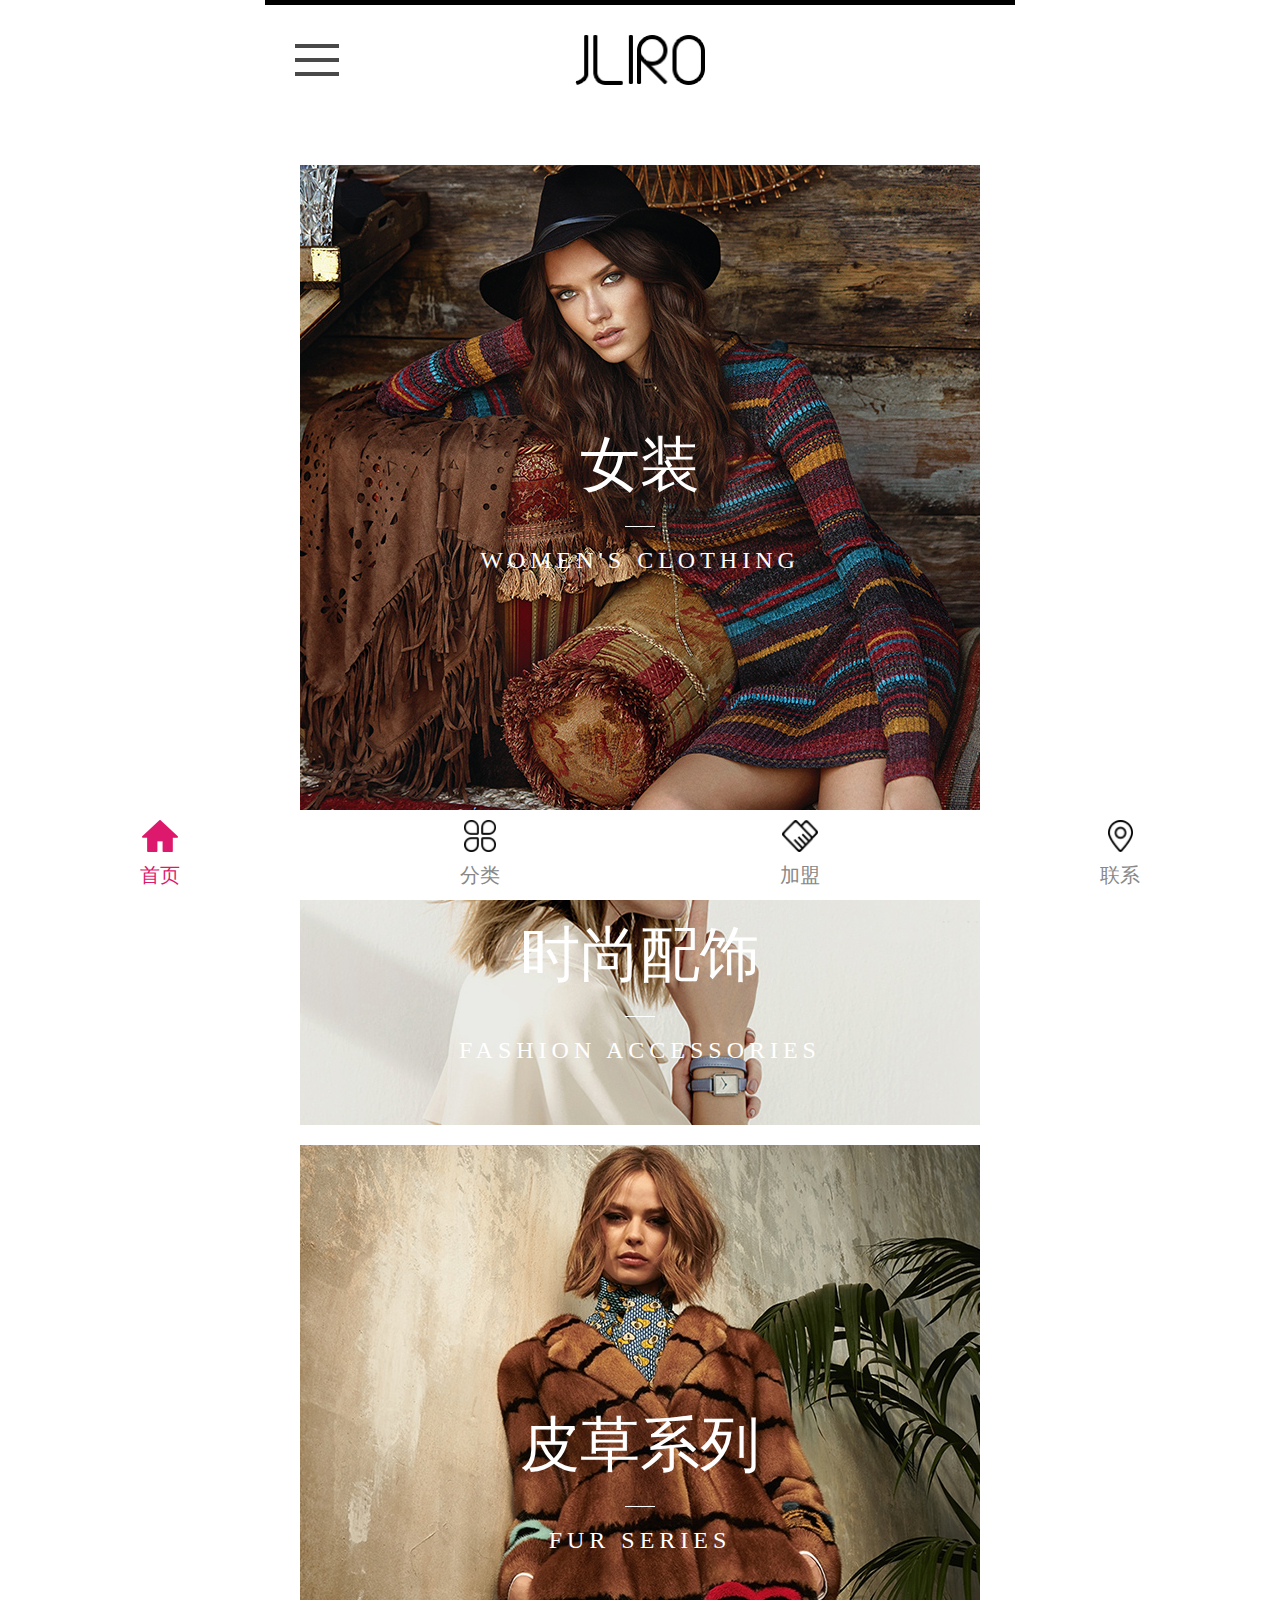
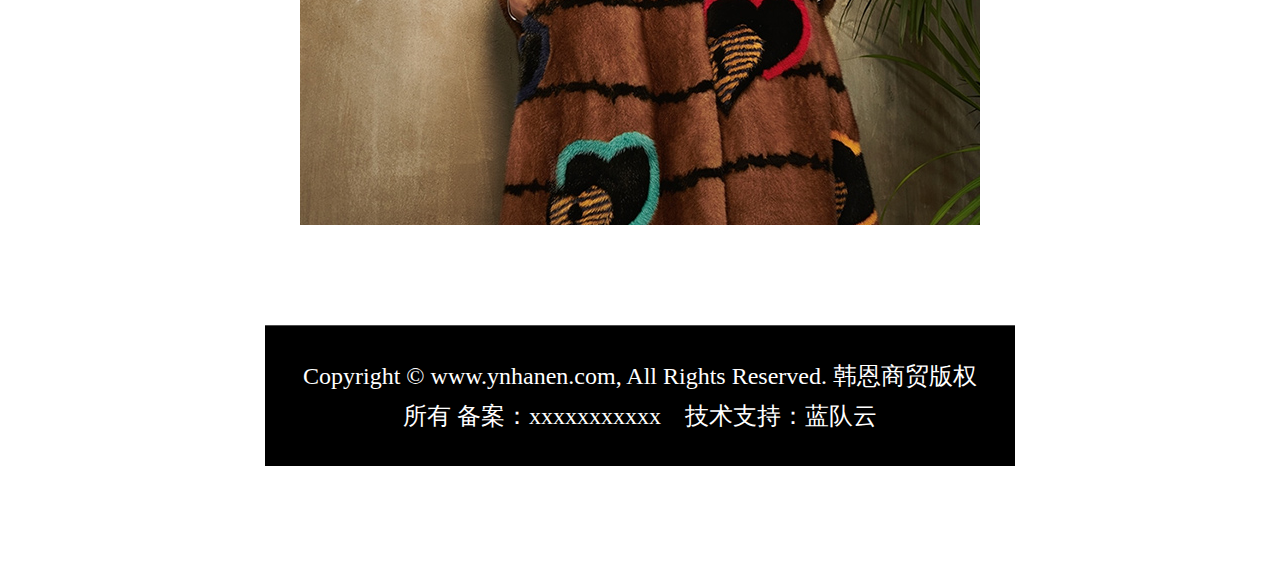
==== commit d657c124: "六月八日" ====
--- a/widget/index.html
+++ b/widget/index.html
@@ -72,7 +72,7 @@
     </li>-->
 </ul>
 
-<!--底部菜单-->
+<!--&lt;!&ndash;底部菜单&ndash;&gt;
 <div class="foot-menu">
     <p>
         <a href="">上衣</a>
@@ -86,7 +86,7 @@
         <a href="about.html#page-aboutCulture">企业文化</a>
         <a href="contact.html">联系我们</a>
     </p>
-</div>
+</div>-->
 
 <!--底部版权-->
 <div class="copyright">Copyright © www.ynhanen.com, All Rights Reserved.
--- a/widget/css/style.css
+++ b/widget/css/style.css
@@ -758,6 +758,14 @@
 }
 
 /*产品*/
+.active_li009{
+    color: #dd196d;
+}
+
+.productDetail{
+    width: 100%;
+}
+
 .product-stype {
     padding: 0.6rem 0;
     background: #f2f2f5;
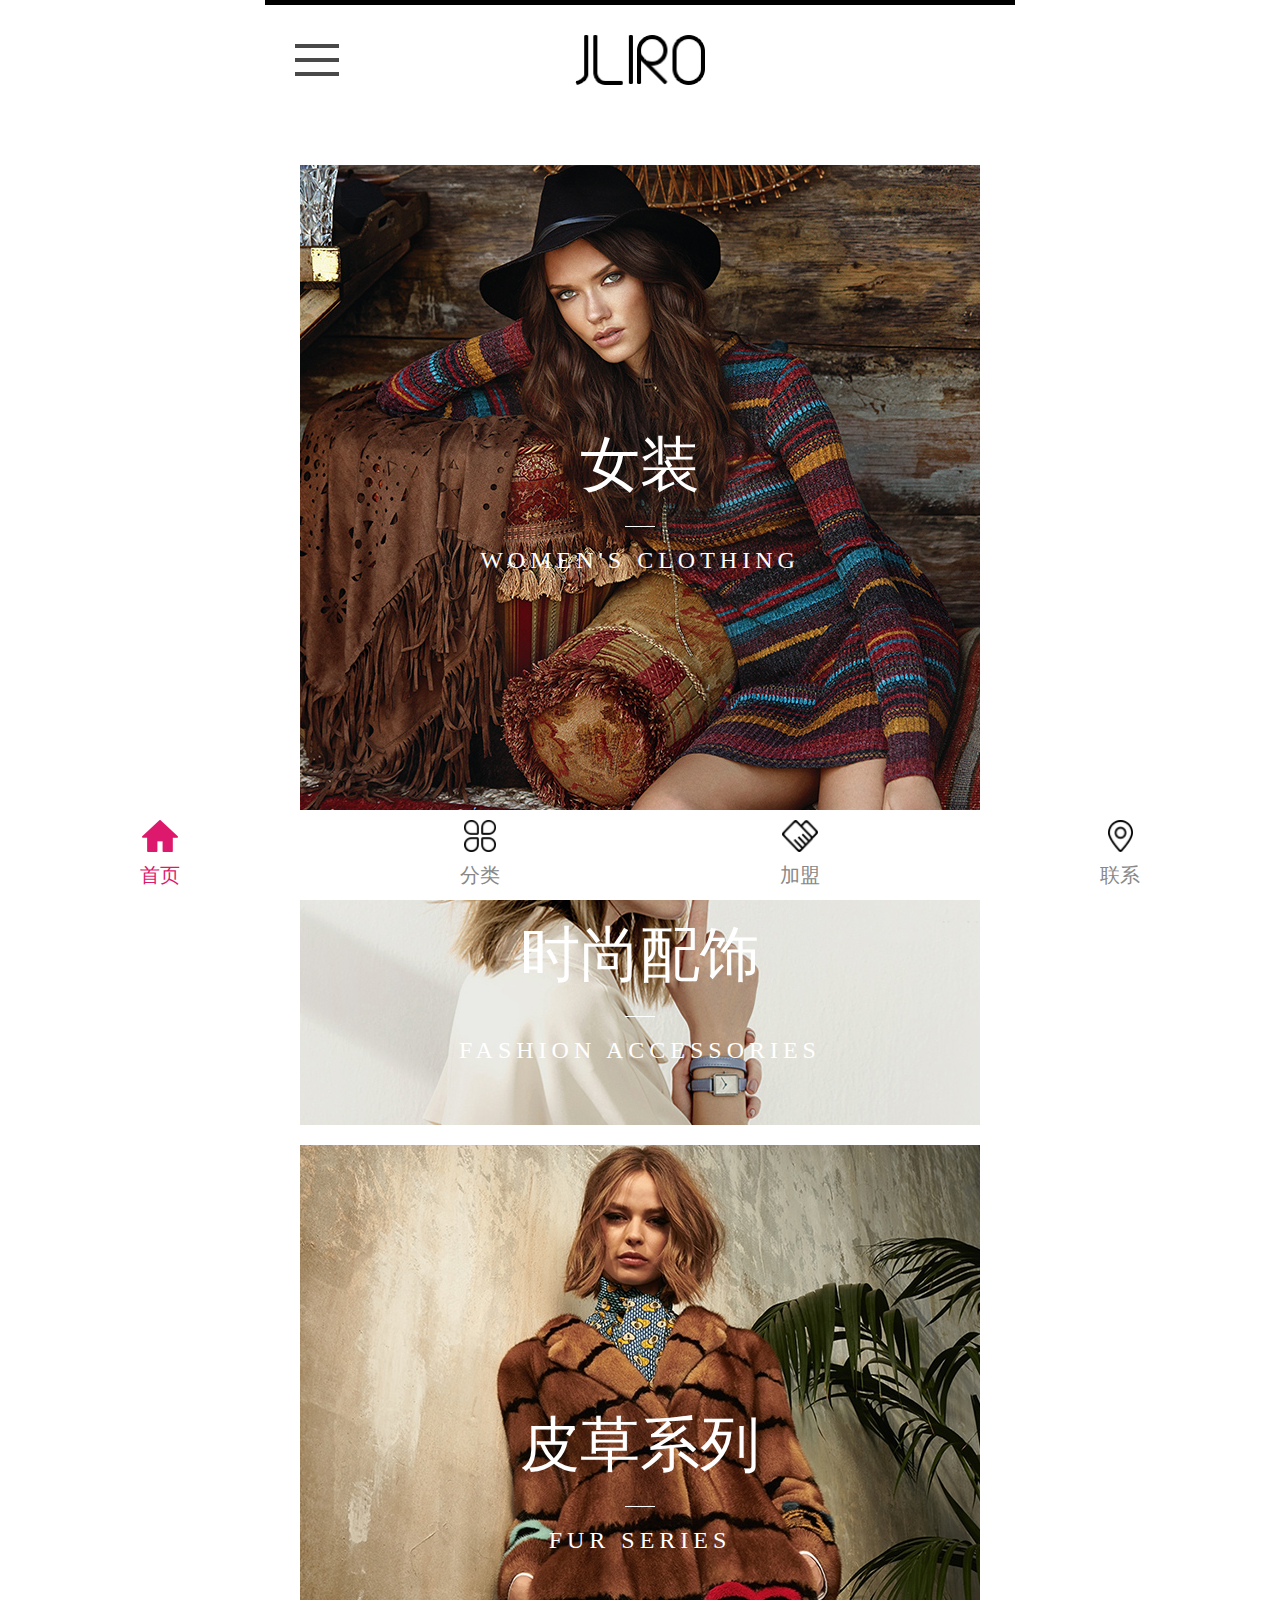
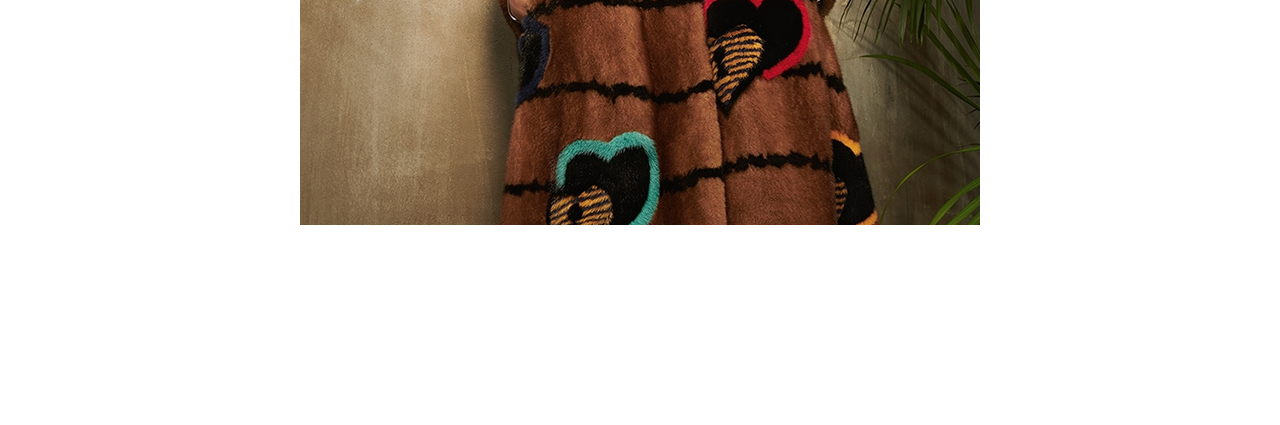
==== commit d7ad7297: "六月八号第四次提交" ====
--- a/widget/index.html
+++ b/widget/index.html
@@ -88,9 +88,9 @@
     </p>
 </div>-->
 
-<!--底部版权-->
+<!--底部版权
 <div class="copyright">Copyright © www.ynhanen.com, All Rights Reserved.
-    韩恩商贸版权所有 备案：xxxxxxxxxxx&nbsp;&nbsp;&nbsp;&nbsp;<a href="http://www.landui.com/" target="_blank">技术支持：蓝队云</a></div>
+    韩恩商贸版权所有 备案：xxxxxxxxxxx&nbsp;&nbsp;&nbsp;&nbsp;<a href="http://www.landui.com/" target="_blank">技术支持：蓝队云</a></div>-->
 
 <!--固定底部-->
 <div class="line"></div>
